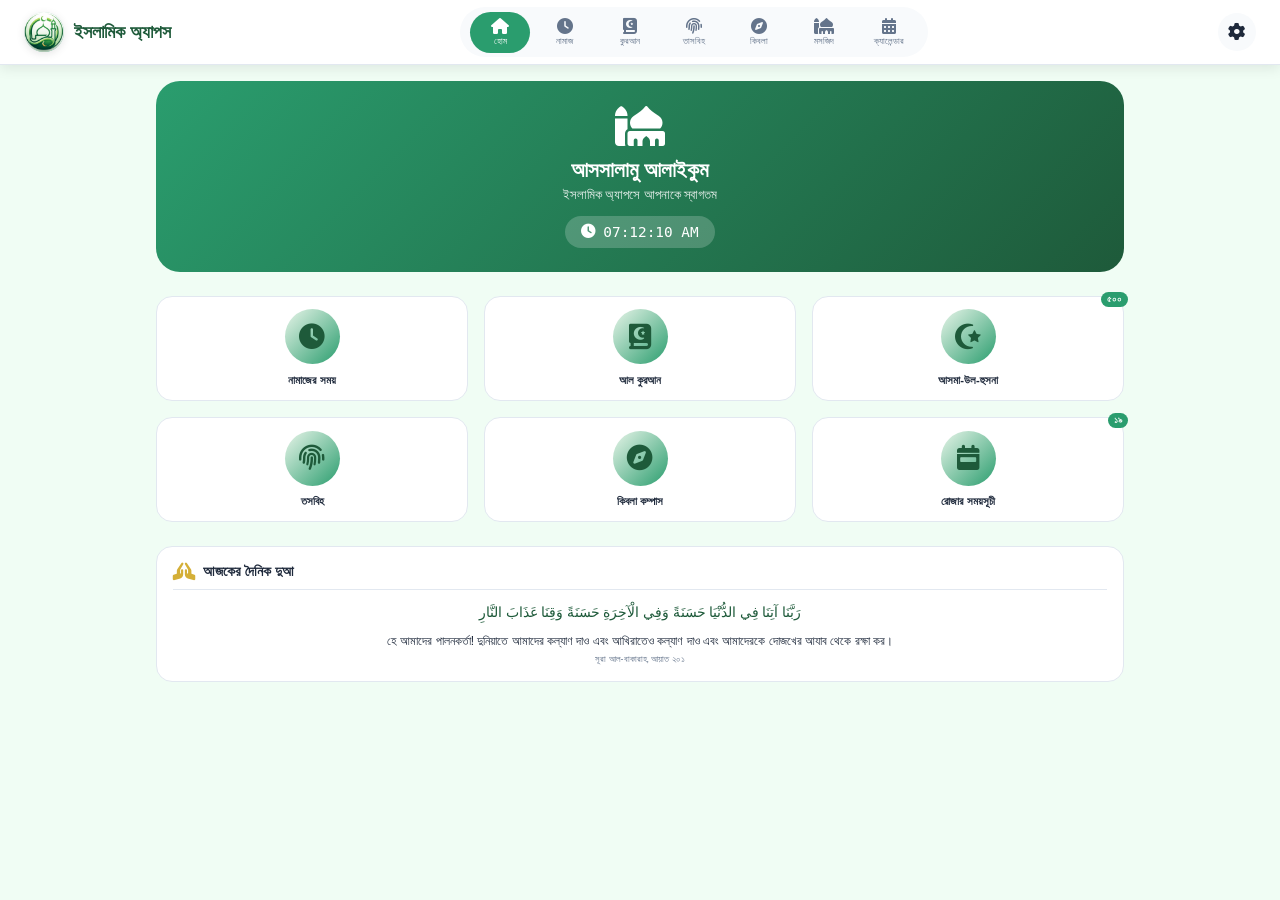
==== index.html @ 44549fac "Update index.html" ====
<!DOCTYPE html>
<html lang="bn">
<head>
    <meta charset="UTF-8">
    <meta name="viewport" content="width=device-width, initial-scale=1.0, user-scalable=yes, viewport-fit=cover">
    <title>ইসলামিক অ্যাপস | হোম</title>
    <link rel="stylesheet" href="css/style.css">
    <link rel="stylesheet" href="https://cdnjs.cloudflare.com/ajax/libs/font-awesome/6.5.1/css/all.min.css">
</head>
<body>
    <div class="app-container">
        <!-- ডেস্কটপ নেভিগেশন বার -->
        <nav class="top-navbar">
            <div class="nav-brand">
                <div class="custom-logo">
                    <img src="image/Logo.png" alt="Logo" class="logo-img" onerror="this.onerror=null; this.parentElement.innerHTML='<i class=\'fas fa-mosque\'></i>'">
                </div>
                <h1>ইসলামিক অ্যাপস</h1>
            </div>
            <div class="nav-links">
                <a href="index.html" class="nav-link active"><i class="fas fa-home"></i><span>হোম</span></a>
                <a href="namaz.html" class="nav-link"><i class="fas fa-clock"></i><span>নামাজ</span></a>
                <a href="quran.html" class="nav-link"><i class="fas fa-quran"></i><span>কুরআন</span></a>
                <a href="tasbih.html" class="nav-link"><i class="fas fa-fingerprint"></i><span>তাসবিহ</span></a>
                <a href="qibla.html" class="nav-link"><i class="fas fa-compass"></i><span>কিবলা</span></a>
                <a href="mosques.html" class="nav-link"><i class="fas fa-mosque"></i><span>মসজিদ</span></a>
                <a href="calendar.html" class="nav-link"><i class="fas fa-calendar-alt"></i><span>ক্যালেন্ডার</span></a>
            </div>
            <div class="nav-actions">
                <button class="icon-btn" id="settingsNavBtn"><i class="fas fa-cog"></i></button>
            </div>
        </nav>

        <!-- মোবাইল হেডার -->
        <div class="mobile-header">
            <div class="mobile-brand">
                <div class="custom-logo small">
                    <img src="image/Logo.png" alt="Logo" class="logo-img" onerror="this.onerror=null; this.parentElement.innerHTML='<i class=\'fas fa-mosque\'></i>'">
                </div>
                <div class="mobile-brand-text">
                    <h2>ইসলামিক অ্যাপস</h2>
                    <p>আল-কুরআন ও সুন্নাহ</p>
                </div>
            </div>
            <button class="mobile-settings-btn" id="mobileSettingsBtn">
                <i class="fas fa-cog"></i>
            </button>
        </div>

        <!-- সেটিংস প্যানেল -->
        <div class="settings-panel" id="settingsPanel">
            <div class="settings-header">
                <h3><i class="fas fa-sliders-h"></i> সেটিংস</h3>
                <button class="close-settings" id="closeSettingsBtn">&times;</button>
            </div>
            <div class="settings-body">
                <div class="setting-item">
                    <label><i class="fas fa-palette"></i> থিম নির্বাচন করুন</label>
                    <div class="theme-controls">
                        <button class="theme-btn active" data-theme="light">☀️ লাইট</button>
                        <button class="theme-btn" data-theme="dark">🌙 ডার্ক</button>
                    </div>
                </div>
            </div>
        </div>

        <!-- মূল কন্টেন্ট -->
        <main class="main-content">
            <!-- ওয়েলকাম কার্ড -->
            <div class="welcome-card">
                <div class="welcome-icon">
                    <i class="fas fa-mosque"></i>
                </div>
                <h1>আসসালামু আলাইকুম</h1>
                <p>ইসলামিক অ্যাপসে আপনাকে স্বাগতম</p>
                <div class="time-card">
                    <i class="fas fa-clock"></i>
                    <span id="liveClock">--:--:-- --</span>
                </div>
            </div>

            <!-- আইকন গ্রিড - প্রথম সারি -->
            <div class="icon-grid">
                <a href="namaz.html" class="icon-card">
                    <div class="icon-circle">
                        <i class="fas fa-clock"></i>
                    </div>
                    <span class="icon-label">নামাজের সময়</span>
                </a>
                <a href="quran.html" class="icon-card">
                    <div class="icon-circle">
                        <i class="fas fa-quran"></i>
                    </div>
                    <span class="icon-label">আল কুরআন</span>
                </a>
                <a href="#" class="icon-card" id="asmaBtn">
                    <div class="icon-circle">
                        <i class="fas fa-star-and-crescent"></i>
                    </div>
                    <span class="icon-label">আসমা-উল-হুসনা</span>
                    <span class="icon-badge">৫০০</span>
                </a>
            </div>

            <!-- আইকন গ্রিড - দ্বিতীয় সারি -->
            <div class="icon-grid second-row">
                <a href="tasbih.html" class="icon-card">
                    <div class="icon-circle">
                        <i class="fas fa-fingerprint"></i>
                    </div>
                    <span class="icon-label">তসবিহ</span>
                </a>
                <a href="qibla.html" class="icon-card">
                    <div class="icon-circle">
                        <i class="fas fa-compass"></i>
                    </div>
                    <span class="icon-label">কিবলা কম্পাস</span>
                </a>
                <a href="#" class="icon-card" id="rozaBtn">
                    <div class="icon-circle">
                        <i class="fas fa-calendar-week"></i>
                    </div>
                    <span class="icon-label">রোজার সময়সূচী</span>
                    <span class="icon-badge">১৯</span>
                </a>
            </div>

            <!-- দৈনিক দুআ কার্ড -->
            <div class="dua-card">
                <div class="dua-header">
                    <i class="fas fa-hands-praying"></i>
                    <h3>আজকের দৈনিক দুআ</h3>
                </div>
                <div class="dua-arabic">رَبَّنَا آتِنَا فِي الدُّنْيَا حَسَنَةً وَفِي الْآخِرَةِ حَسَنَةً وَقِنَا عَذَابَ النَّارِ</div>
                <div class="dua-bangla">হে আমাদের পালনকর্তা! দুনিয়াতে আমাদের কল্যাণ দাও এবং আখিরাতেও কল্যাণ দাও এবং আমাদেরকে দোজখের আযাব থেকে রক্ষা কর।</div>
                <div class="dua-reference">সূরা আল-বাকারাহ, আয়াত ২০১</div>
            </div>
        </main>

        <!-- মোবাইল নেভিগেশন বার -->
        <nav class="bottom-navbar">
            <a href="tasbih.html" class="nav-item">
                <i class="fas fa-fingerprint"></i>
                <span>তাসবিহ</span>
            </a>
            <a href="quran.html" class="nav-item">
                <i class="fas fa-quran"></i>
                <span>কুরআন</span>
            </a>
            <a href="index.html" class="nav-item active">
                <i class="fas fa-home"></i>
                <span>হোম</span>
            </a>
            <a href="namaz.html" class="nav-item">
                <i class="fas fa-clock"></i>
                <span>নামাজ</span>
            </a>
            <div class="nav-item more-menu" id="moreMenuBtn">
                <i class="fas fa-ellipsis-h"></i>
                <span>আরও</span>
            </div>
        </nav>

        <!-- মোর মেনু প্যানেল -->
        <div class="more-menu-panel" id="moreMenuPanel">
            <div class="more-menu-header">
                <h3><i class="fas fa-list"></i> অন্যান্য সেবা</h3>
                <button class="close-more-menu" id="closeMoreMenuBtn">&times;</button>
            </div>
            <div class="more-menu-items">
                <a href="qibla.html" class="more-menu-item">
                    <i class="fas fa-compass"></i>
                    <span>কিবলা দিক নির্দেশক</span>
                    <i class="fas fa-chevron-right"></i>
                </a>
                <a href="mosques.html" class="more-menu-item">
                    <i class="fas fa-mosque"></i>
                    <span>নিকটস্থ মসজিদ</span>
                    <i class="fas fa-chevron-right"></i>
                </a>
                <a href="calendar.html" class="more-menu-item">
                    <i class="fas fa-calendar-alt"></i>
                    <span>ইসলামিক ক্যালেন্ডার</span>
                    <i class="fas fa-chevron-right"></i>
                </a>
            </div>
        </div>
    </div>

    <script src="js/main.js"></script>
    <script>
        function updateClock() {
            let now = new Date();
            let clockSpan = document.getElementById("liveClock");
            if (clockSpan) {
                let hours = now.getHours();
                let minutes = now.getMinutes();
                let seconds = now.getSeconds();
                let ampm = hours >= 12 ? 'PM' : 'AM';
                hours = hours % 12 || 12;
                clockSpan.innerHTML = `${hours.toString().padStart(2,'0')}:${minutes.toString().padStart(2,'0')}:${seconds.toString().padStart(2,'0')} ${ampm}`;
            }
        }
        updateClock();
        setInterval(updateClock, 1000);
        
        document.getElementById('asmaBtn')?.addEventListener('click', (e) => {
            e.preventDefault();
            alert('আসমা-উল-হুসনা ফিচার শীঘ্রই আসছে। ৯৯ টি নাম সহকারে।');
        });
        document.getElementById('rozaBtn')?.addEventListener('click', (e) => {
            e.preventDefault();
            alert('রমজান ২০২৬ এর রোজার সময়সূচী শীঘ্রই প্রকাশিত হবে।');
        });
    </script>
</body>
</html>
---- css/style.css ----
/* ========== বাংলা ফন্ট - Kalpurush ========== */
@font-face {
    font-family: 'Kalpurush';
    src: url('https://raw.githubusercontent.com/me-shaon/bangla-fonts/main/Kalpurush/Kalpurush.ttf') format('truetype');
    font-weight: normal;
    font-display: swap;
}
@font-face {
    font-family: 'Kalpurush';
    src: url('https://raw.githubusercontent.com/me-shaon/bangla-fonts/main/Kalpurush/Kalpurush-Bold.ttf') format('truetype');
    font-weight: bold;
    font-display: swap;
}

/* ========== আরবি ফন্ট ========== */
@font-face {
    font-family: 'Uthman Taha Naskh';
    src: url('https://raw.githubusercontent.com/mustafa0x/qpc-fonts/f93bf5f3/various-woff2/UthmanTN1%20Ver10.woff2') format('woff2');
    font-weight: normal;
    font-display: swap;
}

/* ========== CSS ভেরিয়েবল ========== */
:root {
    --primary: #2a9d6e;
    --primary-dark: #1e5a3a;
    --primary-light: #e8f5e9;
    --white: #ffffff;
    --gray-light: #f8fafc;
    --gray: #e2e8f0;
    --text-dark: #1e293b;
    --text-gray: #64748b;
    --text-light: #94a3b8;
    --gold: #d4af37;
    --shadow: 0 4px 12px rgba(0,0,0,0.08);
    --shadow-lg: 0 10px 25px -5px rgba(0,0,0,0.1);
    --radius: 24px;
    --radius-sm: 16px;
    --bg: #f0fdf4;
    --card-bg: #ffffff;
    --border: #e2e8f0;
}

body.dark-mode {
    --primary: #22c55e;
    --primary-dark: #16a34a;
    --primary-light: #166534;
    --white: #1e293b;
    --gray-light: #0f172a;
    --gray: #334155;
    --text-dark: #f1f5f9;
    --text-gray: #94a3b8;
    --text-light: #64748b;
    --bg: #0f172a;
    --card-bg: #1e293b;
    --border: #334155;
}

* {
    margin: 0;
    padding: 0;
    box-sizing: border-box;
}

body {
    font-family: 'Kalpurush', -apple-system, BlinkMacSystemFont, sans-serif;
    background: var(--bg);
    color: var(--text-dark);
    transition: all 0.3s ease;
}

.app-container {
    min-height: 100vh;
    display: flex;
    flex-direction: column;
}

/* ========== লোগো ইমেজ - ছোট করা হয়েছে ========== */
.custom-logo {
    width: 40px;
    height: 40px;
    display: flex;
    align-items: center;
    justify-content: center;
    background: linear-gradient(135deg, var(--primary-light), var(--primary));
    border-radius: 50%;
    box-shadow: 0 2px 8px rgba(0,0,0,0.1);
    overflow: hidden;
    flex-shrink: 0;
}

.custom-logo.small {
    width: 35px;
    height: 35px;
}

.logo-img {
    width: 100%;
    height: 100%;
    object-fit: cover;
    object-position: center;
}

/* লোগো ইমেজ না থাকলে ফallback */
.custom-logo:has(img[src=""]) {
    background: linear-gradient(135deg, var(--primary-light), var(--primary));
}
.custom-logo i {
    font-size: 1.3rem;
    color: var(--primary-dark);
}

/* ========== ডেস্কটপ নেভিগেশন ========== */
.top-navbar {
    background: var(--card-bg);
    padding: 0 1.5rem;
    display: flex;
    align-items: center;
    justify-content: space-between;
    gap: 1rem;
    box-shadow: var(--shadow);
    border-bottom: 1px solid var(--border);
    position: sticky;
    top: 0;
    z-index: 100;
    height: 65px;
}

.nav-brand {
    display: flex;
    align-items: center;
    gap: 10px;
}

.nav-brand h1 {
    font-size: 1.1rem;
    color: var(--primary-dark);
}

.nav-links {
    display: flex;
    gap: 0.3rem;
    background: var(--gray-light);
    padding: 0.3rem 0.6rem;
    border-radius: 50px;
}

.nav-link {
    display: flex;
    flex-direction: column;
    align-items: center;
    justify-content: center;
    gap: 2px;
    padding: 6px 12px;
    border-radius: 40px;
    color: var(--text-gray);
    font-size: 0.7rem;
    text-decoration: none;
    min-width: 60px;
}

.nav-link i { font-size: 1rem; }
.nav-link span { font-size: 0.55rem; }
.nav-link.active { background: var(--primary); color: white; }

.nav-actions { display: flex; gap: 0.5rem; }
.icon-btn {
    width: 38px; height: 38px;
    border-radius: 50%;
    background: var(--gray-light);
    border: none;
    color: var(--text-dark);
    font-size: 1.1rem;
    cursor: pointer;
}
.icon-btn:hover { background: var(--primary); color: white; }

/* ========== মোবাইল হেডার ========== */
.mobile-header {
    display: none;
    background: var(--card-bg);
    padding: 0.8rem 1rem;
    border-bottom: 1px solid var(--border);
    align-items: center;
    justify-content: space-between;
    position: sticky;
    top: 0;
    z-index: 100;
}

.mobile-brand {
    display: flex;
    align-items: center;
    gap: 10px;
}

.mobile-brand-text h2 {
    font-size: 0.95rem;
    color: var(--primary-dark);
    margin-bottom: 2px;
}
.mobile-brand-text p {
    font-size: 0.55rem;
    color: var(--text-gray);
}

.mobile-settings-btn {
    width: 38px; height: 38px;
    border-radius: 50%;
    background: var(--gray-light);
    border: none;
    color: var(--text-dark);
    font-size: 1.1rem;
    cursor: pointer;
    display: flex;
    align-items: center;
    justify-content: center;
}

/* ========== সেটিংস প্যানেল ========== */
.settings-panel {
    position: fixed;
    top: 70px;
    right: -320px;
    width: 280px;
    background: var(--card-bg);
    border-radius: var(--radius);
    z-index: 200;
    transition: right 0.3s ease;
    border: 1px solid var(--border);
    box-shadow: var(--shadow-lg);
}
.settings-panel.open { right: 15px; }

.settings-header {
    display: flex;
    justify-content: space-between;
    align-items: center;
    padding: 0.8rem 1rem;
    border-bottom: 1px solid var(--border);
}
.settings-header h3 { color: var(--primary); font-size: 1rem; }
.close-settings {
    background: none;
    border: none;
    font-size: 1.3rem;
    cursor: pointer;
    color: var(--text-gray);
}

.settings-body { padding: 1rem; }
.setting-item { margin-bottom: 1.2rem; }
.setting-item label {
    display: block;
    margin-bottom: 0.5rem;
    font-size: 0.85rem;
    color: var(--text-gray);
}
.theme-controls { display: flex; gap: 0.5rem; }
.theme-btn {
    flex: 1;
    padding: 0.5rem;
    border: 1px solid var(--border);
    background: var(--gray-light);
    border-radius: 30px;
    cursor: pointer;
    font-family: 'Kalpurush', sans-serif;
    font-size: 0.8rem;
}
.theme-btn.active { background: var(--primary); color: white; }

/* ========== মোর মেনু প্যানেল ========== */
.more-menu-panel {
    position: fixed;
    bottom: -400px;
    left: 0;
    right: 0;
    background: var(--card-bg);
    border-radius: var(--radius) var(--radius) 0 0;
    z-index: 250;
    transition: bottom 0.3s ease;
    box-shadow: var(--shadow-lg);
    border-top: 1px solid var(--border);
}
.more-menu-panel.open { bottom: 70px; }

.more-menu-header {
    display: flex;
    justify-content: space-between;
    align-items: center;
    padding: 1rem;
    border-bottom: 1px solid var(--border);
}
.more-menu-header h3 { color: var(--primary); font-size: 1rem; }
.close-more-menu {
    background: none;
    border: none;
    font-size: 1.3rem;
    cursor: pointer;
    color: var(--text-gray);
}

.more-menu-items { padding: 0.5rem; }
.more-menu-item {
    display: flex;
    align-items: center;
    gap: 1rem;
    padding: 1rem;
    text-decoration: none;
    color: var(--text-dark);
    border-bottom: 1px solid var(--border);
}
.more-menu-item i:first-child {
    width: 40px;
    height: 40px;
    background: var(--primary-light);
    border-radius: 50%;
    display: flex;
    align-items: center;
    justify-content: center;
    color: var(--primary);
    font-size: 1.1rem;
}
.more-menu-item span { flex: 1; font-size: 0.9rem; }
.more-menu-item i:last-child { color: var(--text-light); font-size: 0.8rem; }

/* ========== মূল কন্টেন্ট ========== */
.main-content {
    flex: 1;
    padding: 1rem;
    max-width: 1000px;
    margin: 0 auto;
    width: 100%;
}

/* ওয়েলকাম কার্ড */
.welcome-card {
    background: linear-gradient(135deg, var(--primary), var(--primary-dark));
    border-radius: var(--radius);
    padding: 1.5rem;
    text-align: center;
    color: white;
    margin-bottom: 1.5rem;
}
.welcome-icon { font-size: 2.5rem; margin-bottom: 0.5rem; }
.welcome-card h1 { font-size: 1.3rem; margin-bottom: 0.3rem; }
.welcome-card p { font-size: 0.8rem; opacity: 0.9; margin-bottom: 0.8rem; }
.time-card {
    background: rgba(255,255,255,0.2);
    display: inline-flex;
    align-items: center;
    gap: 8px;
    padding: 0.5rem 1rem;
    border-radius: 50px;
    font-size: 0.9rem;
    font-family: monospace;
}

/* ========== আইকন গ্রিড (ছবির মতো) ========== */
.icon-grid {
    display: flex;
    justify-content: space-between;
    gap: 1rem;
    margin-bottom: 1rem;
}

.icon-grid.second-row {
    margin-bottom: 1.5rem;
}

.icon-card {
    flex: 1;
    background: var(--card-bg);
    border-radius: var(--radius-sm);
    padding: 0.8rem 0.3rem;
    text-align: center;
    text-decoration: none;
    border: 1px solid var(--border);
    transition: all 0.2s;
    cursor: pointer;
    position: relative;
}

.icon-card:hover {
    transform: translateY(-3px);
    box-shadow: var(--shadow);
}

.icon-circle {
    width: 55px;
    height: 55px;
    background: linear-gradient(135deg, var(--primary-light), var(--primary));
    border-radius: 50%;
    display: flex;
    align-items: center;
    justify-content: center;
    margin: 0 auto 0.6rem;
}

.icon-circle i {
    font-size: 1.6rem;
    color: var(--primary-dark);
}

.icon-label {
    font-size: 0.7rem;
    font-weight: bold;
    color: var(--text-dark);
    display: block;
}

.icon-badge {
    position: absolute;
    top: -5px;
    right: -5px;
    background: var(--primary);
    color: white;
    font-size: 0.55rem;
    padding: 2px 6px;
    border-radius: 20px;
    font-weight: bold;
}

/* দুআ কার্ড */
.dua-card {
    background: var(--card-bg);
    border-radius: var(--radius-sm);
    padding: 1rem;
    border: 1px solid var(--border);
}
.dua-header {
    display: flex;
    align-items: center;
    gap: 8px;
    margin-bottom: 0.8rem;
    padding-bottom: 0.5rem;
    border-bottom: 1px solid var(--border);
}
.dua-header i { font-size: 1.1rem; color: var(--gold); }
.dua-header h3 { font-size: 0.85rem; color: var(--text-dark); }
.dua-arabic {
    font-family: 'Uthman Taha Naskh', serif;
    font-size: 0.9rem;
    line-height: 1.5;
    text-align: center;
    margin-bottom: 0.6rem;
    color: var(--primary-dark);
}
.dua-bangla { font-size: 0.75rem; text-align: center; margin-bottom: 0.4rem; }
.dua-reference { font-size: 0.55rem; text-align: center; color: var(--text-gray); }

/* মোবাইল নেভিগেশন বার */
.bottom-navbar {
    display: none;
    position: fixed;
    bottom: 0;
    left: 0;
    right: 0;
    background: var(--card-bg);
    justify-content: space-around;
    align-items: center;
    padding: 0.5rem 0.5rem;
    border-top: 1px solid var(--border);
    z-index: 100;
}
.nav-item {
    display: flex;
    flex-direction: column;
    align-items: center;
    justify-content: center;
    gap: 2px;
    padding: 0.3rem 0.4rem;
    border-radius: 40px;
    color: var(--text-gray);
    font-size: 0.65rem;
    text-decoration: none;
    min-width: 50px;
    background: none;
    border: none;
    cursor: pointer;
}
.nav-item i { font-size: 1.1rem; }
.nav-item span { font-size: 0.5rem; }
.nav-item.active { background: var(--primary); color: white; }

/* টোস্ট */
.toast {
    position: fixed;
    bottom: 80px;
    left: 50%;
    transform: translateX(-50%);
    background: var(--primary);
    color: white;
    padding: 8px 16px;
    border-radius: 30px;
    z-index: 1000;
    font-size: 0.75rem;
    animation: fadeInUp 0.3s ease;
}
@keyframes fadeInUp {
    from { opacity: 0; transform: translateX(-50%) translateY(20px); }
    to { opacity: 1; transform: translateX(-50%) translateY(0); }
}

/* ========== রেসপন্সিভ ========== */
@media (min-width: 769px) {
    .mobile-header, .bottom-navbar, .more-menu-panel { display: none !important; }
    .top-navbar { display: flex; }
    .main-content { padding-bottom: 1.5rem; }
    .toast { bottom: 20px; }
}

@media (max-width: 768px) {
    .top-navbar { display: none !important; }
    .mobile-header { display: flex; }
    .bottom-navbar { display: flex; }
    .main-content { padding: 0.8rem; padding-bottom: 70px; }
    .icon-circle { width: 48px; height: 48px; }
    .icon-circle i { font-size: 1.3rem; }
    .icon-label { font-size: 0.6rem; }
    .settings-panel { top: auto; bottom: 70px; right: -280px; }
    .settings-panel.open { right: 10px; }
    .toast { bottom: 70px; }
}

@media (max-width: 480px) {
    .bottom-navbar { padding: 0.4rem 0.3rem; }
    .nav-item { min-width: 45px; }
    .nav-item i { font-size: 1rem; }
    .nav-item span { font-size: 0.45rem; }
    .icon-grid { gap: 0.6rem; }
    .icon-circle { width: 42px; height: 42px; }
    .icon-circle i { font-size: 1.1rem; }
    .icon-label { font-size: 0.55rem; }
    .icon-badge { font-size: 0.5rem; padding: 1px 4px; top: -4px; right: -4px; }
}
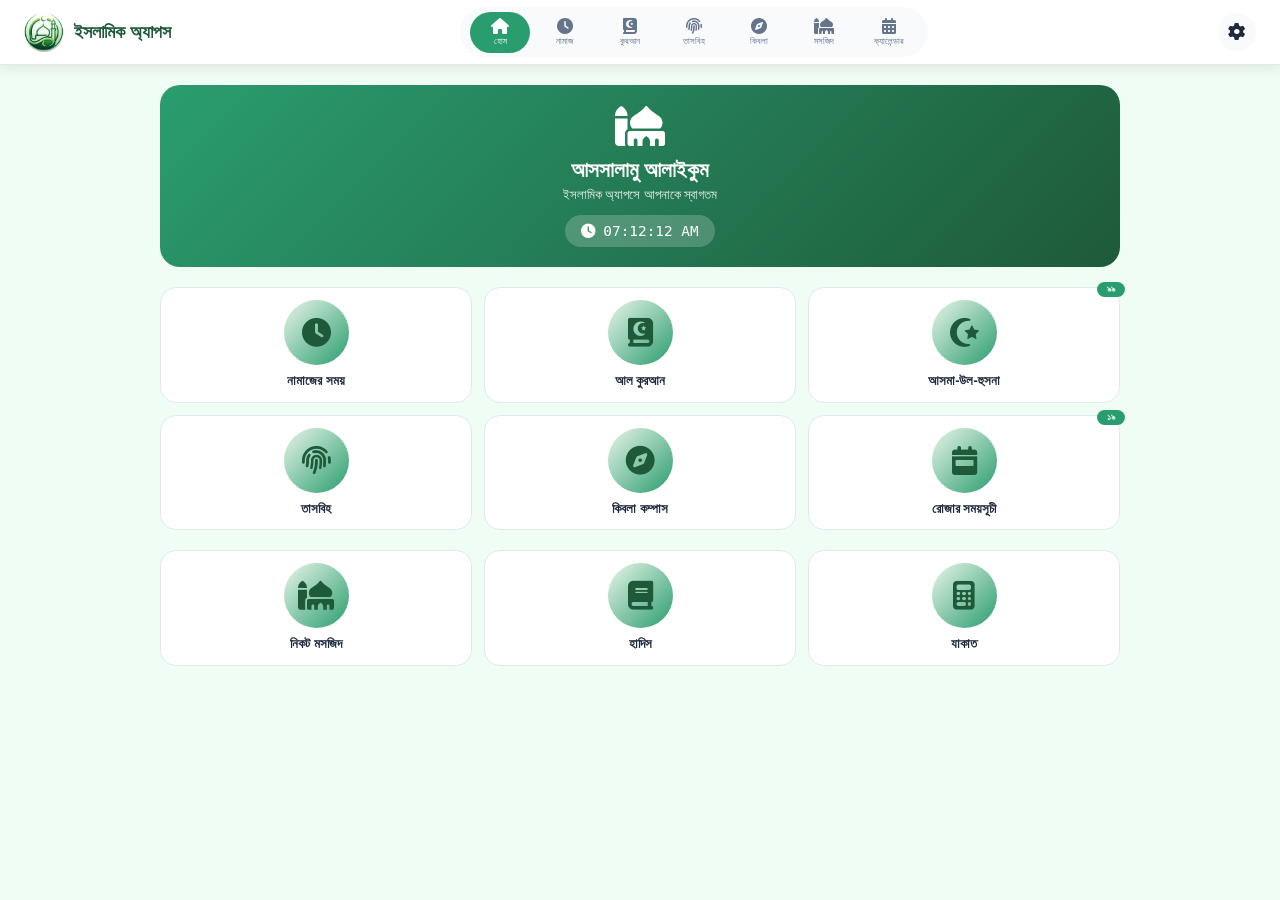
==== commit 9df3f211: "Update index.html" ====
--- a/index.html
+++ b/index.html
@@ -79,45 +79,45 @@
                 </div>
             </div>
 
-            <!-- আইকন গ্রিড - প্রথম সারি -->
+            <!-- আইকন গ্রিড - প্রথম সারি (৩টি) -->
             <div class="icon-grid">
                 <a href="namaz.html" class="icon-card">
-                    <div class="icon-circle">
+                    <div class="icon-circle green-bg">
                         <i class="fas fa-clock"></i>
                     </div>
                     <span class="icon-label">নামাজের সময়</span>
                 </a>
                 <a href="quran.html" class="icon-card">
-                    <div class="icon-circle">
+                    <div class="icon-circle green-bg">
                         <i class="fas fa-quran"></i>
                     </div>
                     <span class="icon-label">আল কুরআন</span>
                 </a>
                 <a href="#" class="icon-card" id="asmaBtn">
-                    <div class="icon-circle">
+                    <div class="icon-circle green-bg">
                         <i class="fas fa-star-and-crescent"></i>
                     </div>
                     <span class="icon-label">আসমা-উল-হুসনা</span>
-                    <span class="icon-badge">৫০০</span>
-                </a>
-            </div>
-
-            <!-- আইকন গ্রিড - দ্বিতীয় সারি -->
+                    <span class="icon-badge">৯৯</span>
+                </a>
+            </div>
+
+            <!-- আইকন গ্রিড - দ্বিতীয় সারি (৩টি) -->
             <div class="icon-grid second-row">
                 <a href="tasbih.html" class="icon-card">
-                    <div class="icon-circle">
+                    <div class="icon-circle green-bg">
                         <i class="fas fa-fingerprint"></i>
                     </div>
-                    <span class="icon-label">তসবিহ</span>
+                    <span class="icon-label">তাসবিহ</span>
                 </a>
                 <a href="qibla.html" class="icon-card">
-                    <div class="icon-circle">
+                    <div class="icon-circle green-bg">
                         <i class="fas fa-compass"></i>
                     </div>
                     <span class="icon-label">কিবলা কম্পাস</span>
                 </a>
                 <a href="#" class="icon-card" id="rozaBtn">
-                    <div class="icon-circle">
+                    <div class="icon-circle green-bg">
                         <i class="fas fa-calendar-week"></i>
                     </div>
                     <span class="icon-label">রোজার সময়সূচী</span>
@@ -125,15 +125,26 @@
                 </a>
             </div>
 
-            <!-- দৈনিক দুআ কার্ড -->
-            <div class="dua-card">
-                <div class="dua-header">
-                    <i class="fas fa-hands-praying"></i>
-                    <h3>আজকের দৈনিক দুআ</h3>
-                </div>
-                <div class="dua-arabic">رَبَّنَا آتِنَا فِي الدُّنْيَا حَسَنَةً وَفِي الْآخِرَةِ حَسَنَةً وَقِنَا عَذَابَ النَّارِ</div>
-                <div class="dua-bangla">হে আমাদের পালনকর্তা! দুনিয়াতে আমাদের কল্যাণ দাও এবং আখিরাতেও কল্যাণ দাও এবং আমাদেরকে দোজখের আযাব থেকে রক্ষা কর।</div>
-                <div class="dua-reference">সূরা আল-বাকারাহ, আয়াত ২০১</div>
+            <!-- আইকন গ্রিড - তৃতীয় সারি (মসজিদ, হাদিস, যাকাত) -->
+            <div class="icon-grid third-row">
+                <a href="mosques.html" class="icon-card">
+                    <div class="icon-circle green-bg">
+                        <i class="fas fa-mosque"></i>
+                    </div>
+                    <span class="icon-label">নিকট মসজিদ</span>
+                </a>
+                <a href="#" class="icon-card" id="hadithBtn">
+                    <div class="icon-circle green-bg">
+                        <i class="fas fa-book"></i>
+                    </div>
+                    <span class="icon-label">হাদিস</span>
+                </a>
+                <a href="#" class="icon-card" id="zakatBtn">
+                    <div class="icon-circle green-bg">
+                        <i class="fas fa-calculator"></i>
+                    </div>
+                    <span class="icon-label">যাকাত</span>
+                </a>
             </div>
         </main>
 
@@ -204,6 +215,7 @@
         updateClock();
         setInterval(updateClock, 1000);
         
+        // বাটন ক্লিক ইভেন্ট
         document.getElementById('asmaBtn')?.addEventListener('click', (e) => {
             e.preventDefault();
             alert('আসমা-উল-হুসনা ফিচার শীঘ্রই আসছে। ৯৯ টি নাম সহকারে।');
@@ -211,6 +223,14 @@
         document.getElementById('rozaBtn')?.addEventListener('click', (e) => {
             e.preventDefault();
             alert('রমজান ২০২৬ এর রোজার সময়সূচী শীঘ্রই প্রকাশিত হবে।');
+        });
+        document.getElementById('hadithBtn')?.addEventListener('click', (e) => {
+            e.preventDefault();
+            alert('হাদিস ফিচার শীঘ্রই আসছে। বুখারী, মুসলিম সহ বিভিন্ন কিতাবের হাদিস।');
+        });
+        document.getElementById('zakatBtn')?.addEventListener('click', (e) => {
+            e.preventDefault();
+            alert('যাকাত ক্যালকুলেটর ফিচার শীঘ্রই আসছে।');
         });
     </script>
 </body>
--- a/css/style.css
+++ b/css/style.css
@@ -60,6 +60,7 @@
     margin: 0;
     padding: 0;
     box-sizing: border-box;
+    -webkit-tap-highlight-color: transparent;
 }
 
 body {
@@ -75,7 +76,7 @@
     flex-direction: column;
 }
 
-/* ========== লোগো ইমেজ - ছোট করা হয়েছে ========== */
+/* ========== লোগো স্টাইল ========== */
 .custom-logo {
     width: 40px;
     height: 40px;
@@ -84,7 +85,6 @@
     justify-content: center;
     background: linear-gradient(135deg, var(--primary-light), var(--primary));
     border-radius: 50%;
-    box-shadow: 0 2px 8px rgba(0,0,0,0.1);
     overflow: hidden;
     flex-shrink: 0;
 }
@@ -101,10 +101,6 @@
     object-position: center;
 }
 
-/* লোগো ইমেজ না থাকলে ফallback */
-.custom-logo:has(img[src=""]) {
-    background: linear-gradient(135deg, var(--primary-light), var(--primary));
-}
 .custom-logo i {
     font-size: 1.3rem;
     color: var(--primary-dark);
@@ -157,6 +153,7 @@
     font-size: 0.7rem;
     text-decoration: none;
     min-width: 60px;
+    transition: all 0.2s;
 }
 
 .nav-link i { font-size: 1rem; }
@@ -172,6 +169,7 @@
     color: var(--text-dark);
     font-size: 1.1rem;
     cursor: pointer;
+    transition: all 0.2s;
 }
 .icon-btn:hover { background: var(--primary); color: white; }
 
@@ -179,7 +177,7 @@
 .mobile-header {
     display: none;
     background: var(--card-bg);
-    padding: 0.8rem 1rem;
+    padding: 10px 15px;
     border-bottom: 1px solid var(--border);
     align-items: center;
     justify-content: space-between;
@@ -195,12 +193,12 @@
 }
 
 .mobile-brand-text h2 {
-    font-size: 0.95rem;
+    font-size: 1rem;
     color: var(--primary-dark);
     margin-bottom: 2px;
 }
 .mobile-brand-text p {
-    font-size: 0.55rem;
+    font-size: 0.6rem;
     color: var(--text-gray);
 }
 
@@ -266,6 +264,7 @@
     cursor: pointer;
     font-family: 'Kalpurush', sans-serif;
     font-size: 0.8rem;
+    transition: all 0.2s;
 }
 .theme-btn.active { background: var(--primary); color: white; }
 
@@ -276,13 +275,13 @@
     left: 0;
     right: 0;
     background: var(--card-bg);
-    border-radius: var(--radius) var(--radius) 0 0;
+    border-radius: 20px 20px 0 0;
     z-index: 250;
     transition: bottom 0.3s ease;
     box-shadow: var(--shadow-lg);
     border-top: 1px solid var(--border);
 }
-.more-menu-panel.open { bottom: 70px; }
+.more-menu-panel.open { bottom: 65px; }
 
 .more-menu-header {
     display: flex;
@@ -309,7 +308,9 @@
     text-decoration: none;
     color: var(--text-dark);
     border-bottom: 1px solid var(--border);
-}
+    transition: all 0.2s;
+}
+.more-menu-item:active { background: var(--gray-light); }
 .more-menu-item i:first-child {
     width: 40px;
     height: 40px;
@@ -327,8 +328,8 @@
 /* ========== মূল কন্টেন্ট ========== */
 .main-content {
     flex: 1;
-    padding: 1rem;
-    max-width: 1000px;
+    padding: 15px;
+    max-width: 500px;
     margin: 0 auto;
     width: 100%;
 }
@@ -336,43 +337,43 @@
 /* ওয়েলকাম কার্ড */
 .welcome-card {
     background: linear-gradient(135deg, var(--primary), var(--primary-dark));
-    border-radius: var(--radius);
-    padding: 1.5rem;
+    border-radius: 20px;
+    padding: 20px 15px;
     text-align: center;
     color: white;
-    margin-bottom: 1.5rem;
-}
-.welcome-icon { font-size: 2.5rem; margin-bottom: 0.5rem; }
-.welcome-card h1 { font-size: 1.3rem; margin-bottom: 0.3rem; }
-.welcome-card p { font-size: 0.8rem; opacity: 0.9; margin-bottom: 0.8rem; }
+    margin-bottom: 20px;
+}
+.welcome-icon { font-size: 2.5rem; margin-bottom: 8px; }
+.welcome-card h1 { font-size: 1.3rem; margin-bottom: 5px; }
+.welcome-card p { font-size: 0.8rem; opacity: 0.9; margin-bottom: 12px; }
 .time-card {
     background: rgba(255,255,255,0.2);
     display: inline-flex;
     align-items: center;
     gap: 8px;
-    padding: 0.5rem 1rem;
+    padding: 8px 16px;
     border-radius: 50px;
     font-size: 0.9rem;
     font-family: monospace;
 }
 
-/* ========== আইকন গ্রিড (ছবির মতো) ========== */
+/* ========== আইকন গ্রিড ========== */
 .icon-grid {
     display: flex;
     justify-content: space-between;
-    gap: 1rem;
-    margin-bottom: 1rem;
+    gap: 12px;
+    margin-bottom: 12px;
 }
 
 .icon-grid.second-row {
-    margin-bottom: 1.5rem;
+    margin-bottom: 20px;
 }
 
 .icon-card {
     flex: 1;
     background: var(--card-bg);
-    border-radius: var(--radius-sm);
-    padding: 0.8rem 0.3rem;
+    border-radius: 16px;
+    padding: 12px 5px;
     text-align: center;
     text-decoration: none;
     border: 1px solid var(--border);
@@ -381,9 +382,9 @@
     position: relative;
 }
 
-.icon-card:hover {
-    transform: translateY(-3px);
-    box-shadow: var(--shadow);
+.icon-card:active {
+    transform: scale(0.96);
+    background: var(--gray-light);
 }
 
 .icon-circle {
@@ -394,7 +395,7 @@
     display: flex;
     align-items: center;
     justify-content: center;
-    margin: 0 auto 0.6rem;
+    margin: 0 auto 8px;
 }
 
 .icon-circle i {
@@ -407,47 +408,50 @@
     font-weight: bold;
     color: var(--text-dark);
     display: block;
+    line-height: 1.3;
 }
 
 .icon-badge {
     position: absolute;
-    top: -5px;
-    right: -5px;
+    top: -6px;
+    right: -6px;
     background: var(--primary);
     color: white;
     font-size: 0.55rem;
     padding: 2px 6px;
     border-radius: 20px;
     font-weight: bold;
+    min-width: 28px;
 }
 
 /* দুআ কার্ড */
 .dua-card {
     background: var(--card-bg);
-    border-radius: var(--radius-sm);
-    padding: 1rem;
+    border-radius: 16px;
+    padding: 15px;
     border: 1px solid var(--border);
+    margin-top: 5px;
 }
 .dua-header {
     display: flex;
     align-items: center;
     gap: 8px;
-    margin-bottom: 0.8rem;
-    padding-bottom: 0.5rem;
+    margin-bottom: 12px;
+    padding-bottom: 8px;
     border-bottom: 1px solid var(--border);
 }
-.dua-header i { font-size: 1.1rem; color: var(--gold); }
-.dua-header h3 { font-size: 0.85rem; color: var(--text-dark); }
+.dua-header i { font-size: 1.2rem; color: var(--gold); }
+.dua-header h3 { font-size: 0.9rem; color: var(--text-dark); }
 .dua-arabic {
     font-family: 'Uthman Taha Naskh', serif;
-    font-size: 0.9rem;
+    font-size: 1rem;
     line-height: 1.5;
     text-align: center;
-    margin-bottom: 0.6rem;
+    margin-bottom: 10px;
     color: var(--primary-dark);
 }
-.dua-bangla { font-size: 0.75rem; text-align: center; margin-bottom: 0.4rem; }
-.dua-reference { font-size: 0.55rem; text-align: center; color: var(--text-gray); }
+.dua-bangla { font-size: 0.8rem; text-align: center; margin-bottom: 8px; line-height: 1.4; }
+.dua-reference { font-size: 0.6rem; text-align: center; color: var(--text-gray); }
 
 /* মোবাইল নেভিগেশন বার */
 .bottom-navbar {
@@ -459,7 +463,7 @@
     background: var(--card-bg);
     justify-content: space-around;
     align-items: center;
-    padding: 0.5rem 0.5rem;
+    padding: 8px 10px;
     border-top: 1px solid var(--border);
     z-index: 100;
 }
@@ -468,19 +472,21 @@
     flex-direction: column;
     align-items: center;
     justify-content: center;
-    gap: 2px;
-    padding: 0.3rem 0.4rem;
+    gap: 3px;
+    padding: 6px 8px;
     border-radius: 40px;
     color: var(--text-gray);
-    font-size: 0.65rem;
+    font-size: 0.7rem;
     text-decoration: none;
-    min-width: 50px;
+    min-width: 55px;
     background: none;
     border: none;
     cursor: pointer;
-}
-.nav-item i { font-size: 1.1rem; }
-.nav-item span { font-size: 0.5rem; }
+    transition: all 0.2s;
+}
+.nav-item:active { transform: scale(0.95); }
+.nav-item i { font-size: 1.2rem; }
+.nav-item span { font-size: 0.55rem; }
 .nav-item.active { background: var(--primary); color: white; }
 
 /* টোস্ট */
@@ -491,10 +497,11 @@
     transform: translateX(-50%);
     background: var(--primary);
     color: white;
-    padding: 8px 16px;
+    padding: 10px 20px;
     border-radius: 30px;
     z-index: 1000;
-    font-size: 0.75rem;
+    font-size: 0.8rem;
+    white-space: nowrap;
     animation: fadeInUp 0.3s ease;
 }
 @keyframes fadeInUp {
@@ -502,35 +509,53 @@
     to { opacity: 1; transform: translateX(-50%) translateY(0); }
 }
 
-/* ========== রেসপন্সিভ ========== */
+/* ========== ডেস্কটপ ভিউ ========== */
 @media (min-width: 769px) {
     .mobile-header, .bottom-navbar, .more-menu-panel { display: none !important; }
     .top-navbar { display: flex; }
-    .main-content { padding-bottom: 1.5rem; }
+    .main-content { max-width: 1000px; padding: 20px; }
+    .icon-circle { width: 65px; height: 65px; }
+    .icon-circle i { font-size: 1.8rem; }
+    .icon-label { font-size: 0.8rem; }
     .toast { bottom: 20px; }
 }
 
+/* ========== মোবাইল ভিউ ========== */
 @media (max-width: 768px) {
     .top-navbar { display: none !important; }
     .mobile-header { display: flex; }
     .bottom-navbar { display: flex; }
-    .main-content { padding: 0.8rem; padding-bottom: 70px; }
+    .main-content { padding: 12px; padding-bottom: 70px; max-width: 100%; }
+    .settings-panel { top: auto; bottom: 70px; right: -280px; }
+    .settings-panel.open { right: 10px; }
+    .toast { bottom: 75px; white-space: normal; text-align: center; max-width: 80%; }
+}
+
+/* ========== ছোট মোবাইল (480px এর নিচে) ========== */
+@media (max-width: 480px) {
+    .bottom-navbar { padding: 6px 5px; }
+    .nav-item { min-width: 48px; padding: 4px 6px; }
+    .nav-item i { font-size: 1rem; }
+    .nav-item span { font-size: 0.5rem; }
+    
+    .icon-grid { gap: 8px; }
     .icon-circle { width: 48px; height: 48px; }
     .icon-circle i { font-size: 1.3rem; }
     .icon-label { font-size: 0.6rem; }
-    .settings-panel { top: auto; bottom: 70px; right: -280px; }
-    .settings-panel.open { right: 10px; }
-    .toast { bottom: 70px; }
-}
-
-@media (max-width: 480px) {
-    .bottom-navbar { padding: 0.4rem 0.3rem; }
-    .nav-item { min-width: 45px; }
-    .nav-item i { font-size: 1rem; }
-    .nav-item span { font-size: 0.45rem; }
-    .icon-grid { gap: 0.6rem; }
+    .icon-badge { font-size: 0.5rem; padding: 1px 5px; min-width: 24px; top: -5px; right: -5px; }
+    
+    .welcome-card { padding: 15px; }
+    .welcome-icon { font-size: 2rem; }
+    .welcome-card h1 { font-size: 1.1rem; }
+    
+    .dua-arabic { font-size: 0.85rem; }
+    .dua-bangla { font-size: 0.7rem; }
+}
+
+/* ========== খুব ছোট মোবাইল (380px এর নিচে) ========== */
+@media (max-width: 380px) {
     .icon-circle { width: 42px; height: 42px; }
     .icon-circle i { font-size: 1.1rem; }
     .icon-label { font-size: 0.55rem; }
-    .icon-badge { font-size: 0.5rem; padding: 1px 4px; top: -4px; right: -4px; }
-}
+    .nav-item { min-width: 44px; }
+}
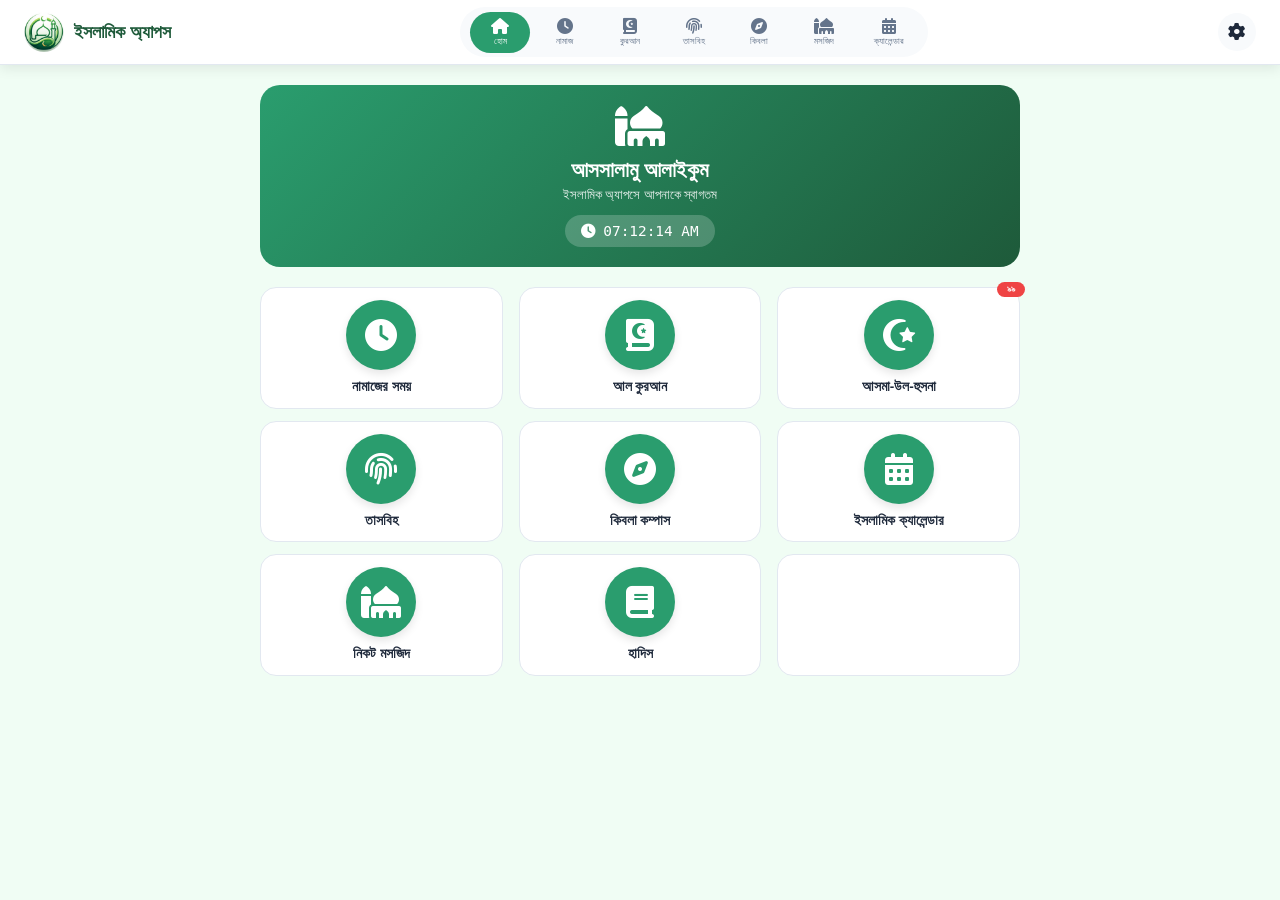
==== commit 7fa6046b: "Update index.html" ====
--- a/index.html
+++ b/index.html
@@ -116,16 +116,15 @@
                     </div>
                     <span class="icon-label">কিবলা কম্পাস</span>
                 </a>
-                <a href="#" class="icon-card" id="rozaBtn">
-                    <div class="icon-circle green-bg">
-                        <i class="fas fa-calendar-week"></i>
-                    </div>
-                    <span class="icon-label">রোজার সময়সূচী</span>
-                    <span class="icon-badge">১৯</span>
-                </a>
-            </div>
-
-            <!-- আইকন গ্রিড - তৃতীয় সারি (মসজিদ, হাদিস, যাকাত) -->
+                <a href="calendar.html" class="icon-card">
+                    <div class="icon-circle green-bg">
+                        <i class="fas fa-calendar-alt"></i>
+                    </div>
+                    <span class="icon-label">ইসলামিক ক্যালেন্ডার</span>
+                </a>
+            </div>
+
+            <!-- আইকন গ্রিড - তৃতীয় সারি (মসজিদ + হাদিস) -->
             <div class="icon-grid third-row">
                 <a href="mosques.html" class="icon-card">
                     <div class="icon-circle green-bg">
@@ -139,12 +138,9 @@
                     </div>
                     <span class="icon-label">হাদিস</span>
                 </a>
-                <a href="#" class="icon-card" id="zakatBtn">
-                    <div class="icon-circle green-bg">
-                        <i class="fas fa-calculator"></i>
-                    </div>
-                    <span class="icon-label">যাকাত</span>
-                </a>
+                <div class="icon-card empty-space">
+                    <!-- খালি জায়গা - শুধু স্পেসিং এর জন্য -->
+                </div>
             </div>
         </main>
 
@@ -220,18 +216,10 @@
             e.preventDefault();
             alert('আসমা-উল-হুসনা ফিচার শীঘ্রই আসছে। ৯৯ টি নাম সহকারে।');
         });
-        document.getElementById('rozaBtn')?.addEventListener('click', (e) => {
-            e.preventDefault();
-            alert('রমজান ২০২৬ এর রোজার সময়সূচী শীঘ্রই প্রকাশিত হবে।');
-        });
         document.getElementById('hadithBtn')?.addEventListener('click', (e) => {
             e.preventDefault();
             alert('হাদিস ফিচার শীঘ্রই আসছে। বুখারী, মুসলিম সহ বিভিন্ন কিতাবের হাদিস।');
         });
-        document.getElementById('zakatBtn')?.addEventListener('click', (e) => {
-            e.preventDefault();
-            alert('যাকাত ক্যালকুলেটর ফিচার শীঘ্রই আসছে।');
-        });
     </script>
 </body>
 </html>
--- a/css/style.css
+++ b/css/style.css
@@ -357,7 +357,7 @@
     font-family: monospace;
 }
 
-/* ========== আইকন গ্রিড ========== */
+/* ========== আইকন গ্রিড - সবুজ ব্যাকগ্রাউন্ডে সাদা আইকন ========== */
 .icon-grid {
     display: flex;
     justify-content: space-between;
@@ -366,7 +366,11 @@
 }
 
 .icon-grid.second-row {
-    margin-bottom: 20px;
+    margin-bottom: 12px;
+}
+
+.icon-grid.third-row {
+    margin-bottom: 0;
 }
 
 .icon-card {
@@ -387,20 +391,22 @@
     background: var(--gray-light);
 }
 
-.icon-circle {
+/* সবুজ ব্যাকগ্রাউন্ড এবং সাদা আইকন */
+.icon-circle.green-bg {
     width: 55px;
     height: 55px;
-    background: linear-gradient(135deg, var(--primary-light), var(--primary));
+    background: var(--primary);
     border-radius: 50%;
     display: flex;
     align-items: center;
     justify-content: center;
     margin: 0 auto 8px;
-}
-
-.icon-circle i {
+    box-shadow: 0 4px 8px rgba(0,0,0,0.1);
+}
+
+.icon-circle.green-bg i {
     font-size: 1.6rem;
-    color: var(--primary-dark);
+    color: white;
 }
 
 .icon-label {
@@ -415,7 +421,7 @@
     position: absolute;
     top: -6px;
     right: -6px;
-    background: var(--primary);
+    background: #ef4444;
     color: white;
     font-size: 0.55rem;
     padding: 2px 6px;
@@ -423,35 +429,6 @@
     font-weight: bold;
     min-width: 28px;
 }
-
-/* দুআ কার্ড */
-.dua-card {
-    background: var(--card-bg);
-    border-radius: 16px;
-    padding: 15px;
-    border: 1px solid var(--border);
-    margin-top: 5px;
-}
-.dua-header {
-    display: flex;
-    align-items: center;
-    gap: 8px;
-    margin-bottom: 12px;
-    padding-bottom: 8px;
-    border-bottom: 1px solid var(--border);
-}
-.dua-header i { font-size: 1.2rem; color: var(--gold); }
-.dua-header h3 { font-size: 0.9rem; color: var(--text-dark); }
-.dua-arabic {
-    font-family: 'Uthman Taha Naskh', serif;
-    font-size: 1rem;
-    line-height: 1.5;
-    text-align: center;
-    margin-bottom: 10px;
-    color: var(--primary-dark);
-}
-.dua-bangla { font-size: 0.8rem; text-align: center; margin-bottom: 8px; line-height: 1.4; }
-.dua-reference { font-size: 0.6rem; text-align: center; color: var(--text-gray); }
 
 /* মোবাইল নেভিগেশন বার */
 .bottom-navbar {
@@ -513,11 +490,12 @@
 @media (min-width: 769px) {
     .mobile-header, .bottom-navbar, .more-menu-panel { display: none !important; }
     .top-navbar { display: flex; }
-    .main-content { max-width: 1000px; padding: 20px; }
-    .icon-circle { width: 65px; height: 65px; }
-    .icon-circle i { font-size: 1.8rem; }
-    .icon-label { font-size: 0.8rem; }
+    .main-content { max-width: 800px; padding: 20px; }
+    .icon-circle.green-bg { width: 70px; height: 70px; }
+    .icon-circle.green-bg i { font-size: 2rem; }
+    .icon-label { font-size: 0.85rem; }
     .toast { bottom: 20px; }
+    .icon-grid { gap: 16px; }
 }
 
 /* ========== মোবাইল ভিউ ========== */
@@ -539,23 +517,20 @@
     .nav-item span { font-size: 0.5rem; }
     
     .icon-grid { gap: 8px; }
-    .icon-circle { width: 48px; height: 48px; }
-    .icon-circle i { font-size: 1.3rem; }
+    .icon-circle.green-bg { width: 48px; height: 48px; }
+    .icon-circle.green-bg i { font-size: 1.3rem; }
     .icon-label { font-size: 0.6rem; }
     .icon-badge { font-size: 0.5rem; padding: 1px 5px; min-width: 24px; top: -5px; right: -5px; }
     
     .welcome-card { padding: 15px; }
     .welcome-icon { font-size: 2rem; }
     .welcome-card h1 { font-size: 1.1rem; }
-    
-    .dua-arabic { font-size: 0.85rem; }
-    .dua-bangla { font-size: 0.7rem; }
 }
 
 /* ========== খুব ছোট মোবাইল (380px এর নিচে) ========== */
 @media (max-width: 380px) {
-    .icon-circle { width: 42px; height: 42px; }
-    .icon-circle i { font-size: 1.1rem; }
+    .icon-circle.green-bg { width: 42px; height: 42px; }
+    .icon-circle.green-bg i { font-size: 1.1rem; }
     .icon-label { font-size: 0.55rem; }
     .nav-item { min-width: 44px; }
 }
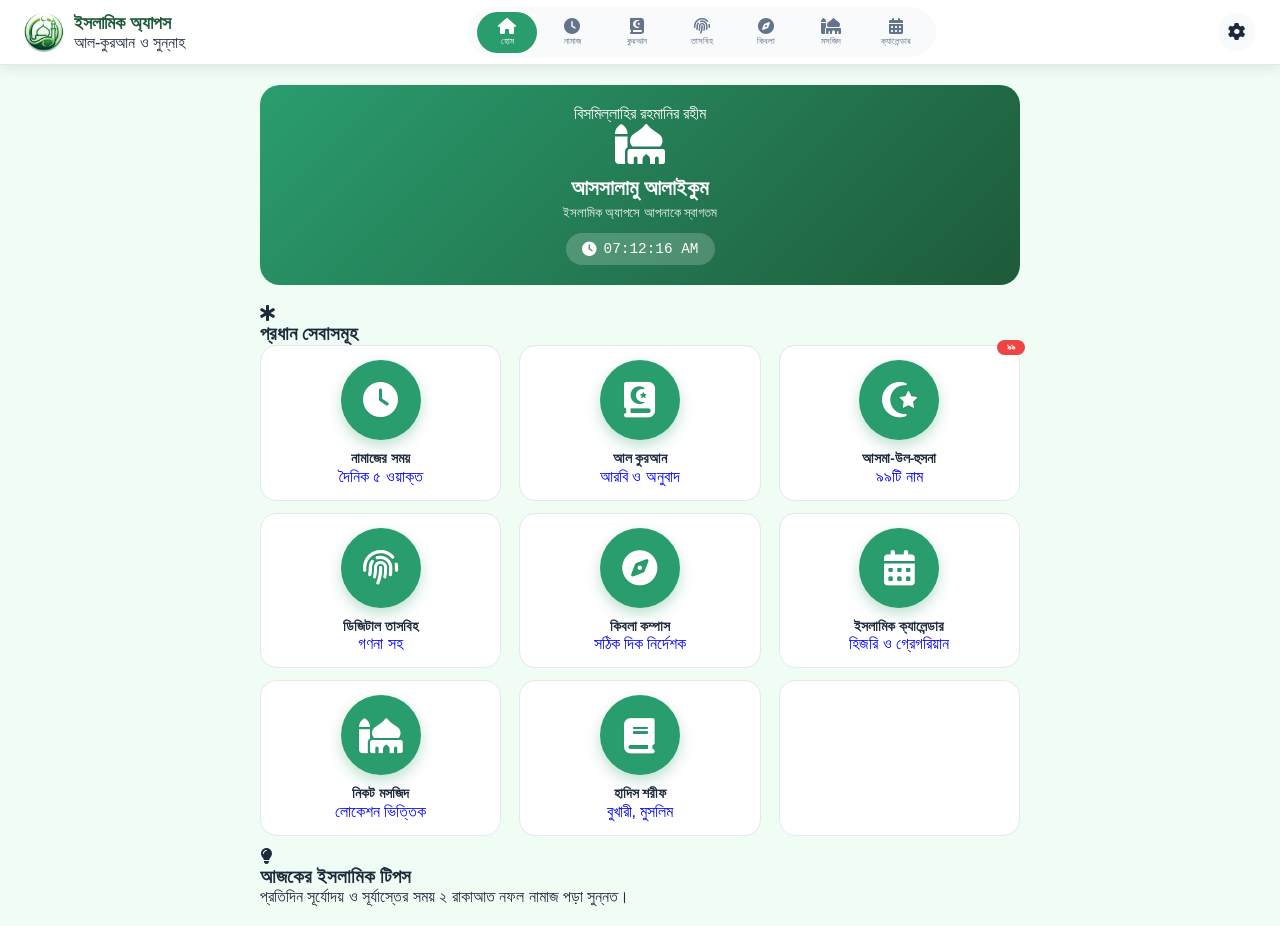
==== commit 0159c076: "Update index.html" ====
--- a/index.html
+++ b/index.html
@@ -3,7 +3,7 @@
 <head>
     <meta charset="UTF-8">
     <meta name="viewport" content="width=device-width, initial-scale=1.0, user-scalable=yes, viewport-fit=cover">
-    <title>ইসলামিক অ্যাপস | হোম</title>
+    <title>ইসলামিক অ্যাপস | পূর্ণাঙ্গ ইসলামিক টুলস</title>
     <link rel="stylesheet" href="css/style.css">
     <link rel="stylesheet" href="https://cdnjs.cloudflare.com/ajax/libs/font-awesome/6.5.1/css/all.min.css">
 </head>
@@ -15,7 +15,10 @@
                 <div class="custom-logo">
                     <img src="image/Logo.png" alt="Logo" class="logo-img" onerror="this.onerror=null; this.parentElement.innerHTML='<i class=\'fas fa-mosque\'></i>'">
                 </div>
-                <h1>ইসলামিক অ্যাপস</h1>
+                <div class="brand-text">
+                    <h1>ইসলামিক অ্যাপস</h1>
+                    <p>আল-কুরআন ও সুন্নাহ</p>
+                </div>
             </div>
             <div class="nav-links">
                 <a href="index.html" class="nav-link active"><i class="fas fa-home"></i><span>হোম</span></a>
@@ -68,6 +71,9 @@
         <main class="main-content">
             <!-- ওয়েলকাম কার্ড -->
             <div class="welcome-card">
+                <div class="welcome-badge">
+                    <span class="badge-text">বিসমিল্লাহির রহমানির রহীম</span>
+                </div>
                 <div class="welcome-icon">
                     <i class="fas fa-mosque"></i>
                 </div>
@@ -79,68 +85,95 @@
                 </div>
             </div>
 
-            <!-- আইকন গ্রিড - প্রথম সারি (৩টি) -->
-            <div class="icon-grid">
-                <a href="namaz.html" class="icon-card">
-                    <div class="icon-circle green-bg">
-                        <i class="fas fa-clock"></i>
+            <!-- প্রিমিয়াম আইকন গ্রিড - প্রথম সারি -->
+            <div class="premium-section">
+                <div class="section-title">
+                    <i class="fas fa-star-of-life"></i>
+                    <h3>প্রধান সেবাসমূহ</h3>
+                </div>
+                <div class="icon-grid">
+                    <a href="namaz.html" class="icon-card premium-card">
+                        <div class="icon-circle green-bg">
+                            <i class="fas fa-clock"></i>
+                        </div>
+                        <span class="icon-label">নামাজের সময়</span>
+                        <span class="icon-desc">দৈনিক ৫ ওয়াক্ত</span>
+                    </a>
+                    <a href="quran.html" class="icon-card premium-card">
+                        <div class="icon-circle green-bg">
+                            <i class="fas fa-quran"></i>
+                        </div>
+                        <span class="icon-label">আল কুরআন</span>
+                        <span class="icon-desc">আরবি ও অনুবাদ</span>
+                    </a>
+                    <a href="#" class="icon-card premium-card" id="asmaBtn">
+                        <div class="icon-circle green-bg">
+                            <i class="fas fa-star-and-crescent"></i>
+                        </div>
+                        <span class="icon-label">আসমা-উল-হুসনা</span>
+                        <span class="icon-desc">৯৯টি নাম</span>
+                        <span class="icon-badge">৯৯</span>
+                    </a>
+                </div>
+            </div>
+
+            <!-- প্রিমিয়াম আইকন গ্রিড - দ্বিতীয় সারি -->
+            <div class="premium-section">
+                <div class="icon-grid">
+                    <a href="tasbih.html" class="icon-card premium-card">
+                        <div class="icon-circle green-bg">
+                            <i class="fas fa-fingerprint"></i>
+                        </div>
+                        <span class="icon-label">ডিজিটাল তাসবিহ</span>
+                        <span class="icon-desc">গণনা সহ</span>
+                    </a>
+                    <a href="qibla.html" class="icon-card premium-card">
+                        <div class="icon-circle green-bg">
+                            <i class="fas fa-compass"></i>
+                        </div>
+                        <span class="icon-label">কিবলা কম্পাস</span>
+                        <span class="icon-desc">সঠিক দিক নির্দেশক</span>
+                    </a>
+                    <a href="calendar.html" class="icon-card premium-card">
+                        <div class="icon-circle green-bg">
+                            <i class="fas fa-calendar-alt"></i>
+                        </div>
+                        <span class="icon-label">ইসলামিক ক্যালেন্ডার</span>
+                        <span class="icon-desc">হিজরি ও গ্রেগরিয়ান</span>
+                    </a>
+                </div>
+            </div>
+
+            <!-- প্রিমিয়াম আইকন গ্রিড - তৃতীয় সারি -->
+            <div class="premium-section">
+                <div class="icon-grid">
+                    <a href="mosques.html" class="icon-card premium-card">
+                        <div class="icon-circle green-bg">
+                            <i class="fas fa-mosque"></i>
+                        </div>
+                        <span class="icon-label">নিকট মসজিদ</span>
+                        <span class="icon-desc">লোকেশন ভিত্তিক</span>
+                    </a>
+                    <a href="#" class="icon-card premium-card" id="hadithBtn">
+                        <div class="icon-circle green-bg">
+                            <i class="fas fa-book"></i>
+                        </div>
+                        <span class="icon-label">হাদিস শরীফ</span>
+                        <span class="icon-desc">বুখারী, মুসলিম</span>
+                    </a>
+                    <div class="icon-card placeholder-card">
+                        <!-- খালি জায়গা -->
                     </div>
-                    <span class="icon-label">নামাজের সময়</span>
-                </a>
-                <a href="quran.html" class="icon-card">
-                    <div class="icon-circle green-bg">
-                        <i class="fas fa-quran"></i>
-                    </div>
-                    <span class="icon-label">আল কুরআন</span>
-                </a>
-                <a href="#" class="icon-card" id="asmaBtn">
-                    <div class="icon-circle green-bg">
-                        <i class="fas fa-star-and-crescent"></i>
-                    </div>
-                    <span class="icon-label">আসমা-উল-হুসনা</span>
-                    <span class="icon-badge">৯৯</span>
-                </a>
-            </div>
-
-            <!-- আইকন গ্রিড - দ্বিতীয় সারি (৩টি) -->
-            <div class="icon-grid second-row">
-                <a href="tasbih.html" class="icon-card">
-                    <div class="icon-circle green-bg">
-                        <i class="fas fa-fingerprint"></i>
-                    </div>
-                    <span class="icon-label">তাসবিহ</span>
-                </a>
-                <a href="qibla.html" class="icon-card">
-                    <div class="icon-circle green-bg">
-                        <i class="fas fa-compass"></i>
-                    </div>
-                    <span class="icon-label">কিবলা কম্পাস</span>
-                </a>
-                <a href="calendar.html" class="icon-card">
-                    <div class="icon-circle green-bg">
-                        <i class="fas fa-calendar-alt"></i>
-                    </div>
-                    <span class="icon-label">ইসলামিক ক্যালেন্ডার</span>
-                </a>
-            </div>
-
-            <!-- আইকন গ্রিড - তৃতীয় সারি (মসজিদ + হাদিস) -->
-            <div class="icon-grid third-row">
-                <a href="mosques.html" class="icon-card">
-                    <div class="icon-circle green-bg">
-                        <i class="fas fa-mosque"></i>
-                    </div>
-                    <span class="icon-label">নিকট মসজিদ</span>
-                </a>
-                <a href="#" class="icon-card" id="hadithBtn">
-                    <div class="icon-circle green-bg">
-                        <i class="fas fa-book"></i>
-                    </div>
-                    <span class="icon-label">হাদিস</span>
-                </a>
-                <div class="icon-card empty-space">
-                    <!-- খালি জায়গা - শুধু স্পেসিং এর জন্য -->
-                </div>
+                </div>
+            </div>
+
+            <!-- দৈনিক টিপস কার্ড -->
+            <div class="tips-card">
+                <div class="tips-header">
+                    <i class="fas fa-lightbulb"></i>
+                    <h3>আজকের ইসলামিক টিপস</h3>
+                </div>
+                <p class="tips-text">প্রতিদিন সূর্যোদয় ও সূর্যাস্তের সময় ২ রাকাআত নফল নামাজ পড়া সুন্নত।</p>
             </div>
         </main>
 
@@ -168,28 +201,41 @@
             </div>
         </nav>
 
-        <!-- মোর মেনু প্যানেল -->
+        <!-- মোর মেনু প্যানেল - আপডেটেড -->
         <div class="more-menu-panel" id="moreMenuPanel">
             <div class="more-menu-header">
-                <h3><i class="fas fa-list"></i> অন্যান্য সেবা</h3>
+                <h3><i class="fas fa-th-large"></i> অন্যান্য সেবা</h3>
                 <button class="close-more-menu" id="closeMoreMenuBtn">&times;</button>
             </div>
             <div class="more-menu-items">
                 <a href="qibla.html" class="more-menu-item">
-                    <i class="fas fa-compass"></i>
+                            <div class="menu-icon"><i class="fas fa-compass"></i></div>
                     <span>কিবলা দিক নির্দেশক</span>
                     <i class="fas fa-chevron-right"></i>
                 </a>
                 <a href="mosques.html" class="more-menu-item">
-                    <i class="fas fa-mosque"></i>
+                            <div class="menu-icon"><i class="fas fa-mosque"></i></div>
                     <span>নিকটস্থ মসজিদ</span>
                     <i class="fas fa-chevron-right"></i>
                 </a>
                 <a href="calendar.html" class="more-menu-item">
-                    <i class="fas fa-calendar-alt"></i>
+                            <div class="menu-icon"><i class="fas fa-calendar-alt"></i></div>
                     <span>ইসলামিক ক্যালেন্ডার</span>
                     <i class="fas fa-chevron-right"></i>
                 </a>
+                <a href="#" class="more-menu-item" id="asmaMenuBtn">
+                            <div class="menu-icon"><i class="fas fa-star-and-crescent"></i></div>
+                    <span>আসমা-উল-হুসনা (৯৯ নাম)</span>
+                    <i class="fas fa-chevron-right"></i>
+                </a>
+                <a href="#" class="more-menu-item" id="hadithMenuBtn">
+                            <div class="menu-icon"><i class="fas fa-book"></i></div>
+                    <span>হাদিস শরীফ</span>
+                    <i class="fas fa-chevron-right"></i>
+                </a>
+            </div>
+            <div class="more-menu-footer">
+                <p><i class="fas fa-heart"></i> ইসলামিক অ্যাপস - আপনার ধর্মীয় সঙ্গী</p>
             </div>
         </div>
     </div>
@@ -212,14 +258,17 @@
         setInterval(updateClock, 1000);
         
         // বাটন ক্লিক ইভেন্ট
-        document.getElementById('asmaBtn')?.addEventListener('click', (e) => {
-            e.preventDefault();
-            alert('আসমা-উল-হুসনা ফিচার শীঘ্রই আসছে। ৯৯ টি নাম সহকারে।');
-        });
-        document.getElementById('hadithBtn')?.addEventListener('click', (e) => {
-            e.preventDefault();
-            alert('হাদিস ফিচার শীঘ্রই আসছে। বুখারী, মুসলিম সহ বিভিন্ন কিতাবের হাদিস।');
-        });
+        const asmaBtn = document.getElementById('asmaBtn');
+        const hadithBtn = document.getElementById('hadithBtn');
+        const asmaMenuBtn = document.getElementById('asmaMenuBtn');
+        const hadithMenuBtn = document.getElementById('hadithMenuBtn');
+        
+        const showAlert = (msg) => { alert(msg); };
+        
+        if (asmaBtn) asmaBtn.addEventListener('click', (e) => { e.preventDefault(); showAlert('আসমা-উল-হুসনা ফিচার শীঘ্রই আসছে। ৯৯ টি নাম সহকারে।'); });
+        if (hadithBtn) hadithBtn.addEventListener('click', (e) => { e.preventDefault(); showAlert('হাদিস ফিচার শীঘ্রই আসছে। বুখারী, মুসলিম সহ বিভিন্ন কিতাবের হাদিস।'); });
+        if (asmaMenuBtn) asmaMenuBtn.addEventListener('click', (e) => { e.preventDefault(); showAlert('আসমা-উল-হুসনা ফিচার শীঘ্রই আসছে। ৯৯ টি নাম সহকারে।'); });
+        if (hadithMenuBtn) hadithMenuBtn.addEventListener('click', (e) => { e.preventDefault(); showAlert('হাদিস ফিচার শীঘ্রই আসছে। বুখারী, মুসলিম সহ বিভিন্ন কিতাবের হাদিস।'); });
     </script>
 </body>
 </html>
--- a/css/style.css
+++ b/css/style.css
@@ -357,7 +357,7 @@
     font-family: monospace;
 }
 
-/* ========== আইকন গ্রিড - সবুজ ব্যাকগ্রাউন্ডে সাদা আইকন ========== */
+/* ========== আইকন গ্রিড - স্পষ্ট সবুজ ব্যাকগ্রাউন্ডে সাদা আইকন ========== */
 .icon-grid {
     display: flex;
     justify-content: space-between;
@@ -377,7 +377,7 @@
     flex: 1;
     background: var(--card-bg);
     border-radius: 16px;
-    padding: 12px 5px;
+    padding: 14px 5px;
     text-align: center;
     text-decoration: none;
     border: 1px solid var(--border);
@@ -391,26 +391,39 @@
     background: var(--gray-light);
 }
 
-/* সবুজ ব্যাকগ্রাউন্ড এবং সাদা আইকন */
+.empty-space {
+    visibility: hidden;
+    pointer-events: none;
+    opacity: 0;
+}
+
+/* সবুজ ব্যাকগ্রাউন্ড এবং সাদা আইকন - আরও স্পষ্ট */
 .icon-circle.green-bg {
-    width: 55px;
-    height: 55px;
+    width: 65px;
+    height: 65px;
     background: var(--primary);
     border-radius: 50%;
     display: flex;
     align-items: center;
     justify-content: center;
-    margin: 0 auto 8px;
-    box-shadow: 0 4px 8px rgba(0,0,0,0.1);
+    margin: 0 auto 10px;
+    box-shadow: 0 6px 14px rgba(42, 157, 110, 0.3);
+    transition: all 0.2s;
+}
+
+.icon-card:hover .icon-circle.green-bg {
+    transform: scale(1.05);
+    box-shadow: 0 8px 18px rgba(42, 157, 110, 0.4);
 }
 
 .icon-circle.green-bg i {
-    font-size: 1.6rem;
+    font-size: 1.8rem;
     color: white;
+    text-shadow: 0 1px 2px rgba(0,0,0,0.1);
 }
 
 .icon-label {
-    font-size: 0.7rem;
+    font-size: 0.72rem;
     font-weight: bold;
     color: var(--text-dark);
     display: block;
@@ -491,11 +504,11 @@
     .mobile-header, .bottom-navbar, .more-menu-panel { display: none !important; }
     .top-navbar { display: flex; }
     .main-content { max-width: 800px; padding: 20px; }
-    .icon-circle.green-bg { width: 70px; height: 70px; }
-    .icon-circle.green-bg i { font-size: 2rem; }
+    .icon-circle.green-bg { width: 80px; height: 80px; }
+    .icon-circle.green-bg i { font-size: 2.2rem; }
     .icon-label { font-size: 0.85rem; }
     .toast { bottom: 20px; }
-    .icon-grid { gap: 16px; }
+    .icon-grid { gap: 18px; }
 }
 
 /* ========== মোবাইল ভিউ ========== */
@@ -507,6 +520,8 @@
     .settings-panel { top: auto; bottom: 70px; right: -280px; }
     .settings-panel.open { right: 10px; }
     .toast { bottom: 75px; white-space: normal; text-align: center; max-width: 80%; }
+    .icon-circle.green-bg { width: 55px; height: 55px; }
+    .icon-circle.green-bg i { font-size: 1.5rem; }
 }
 
 /* ========== ছোট মোবাইল (480px এর নিচে) ========== */
@@ -517,10 +532,11 @@
     .nav-item span { font-size: 0.5rem; }
     
     .icon-grid { gap: 8px; }
-    .icon-circle.green-bg { width: 48px; height: 48px; }
+    .icon-circle.green-bg { width: 50px; height: 50px; }
     .icon-circle.green-bg i { font-size: 1.3rem; }
     .icon-label { font-size: 0.6rem; }
     .icon-badge { font-size: 0.5rem; padding: 1px 5px; min-width: 24px; top: -5px; right: -5px; }
+    .icon-card { padding: 10px 3px; }
     
     .welcome-card { padding: 15px; }
     .welcome-icon { font-size: 2rem; }
@@ -529,7 +545,7 @@
 
 /* ========== খুব ছোট মোবাইল (380px এর নিচে) ========== */
 @media (max-width: 380px) {
-    .icon-circle.green-bg { width: 42px; height: 42px; }
+    .icon-circle.green-bg { width: 44px; height: 44px; }
     .icon-circle.green-bg i { font-size: 1.1rem; }
     .icon-label { font-size: 0.55rem; }
     .nav-item { min-width: 44px; }
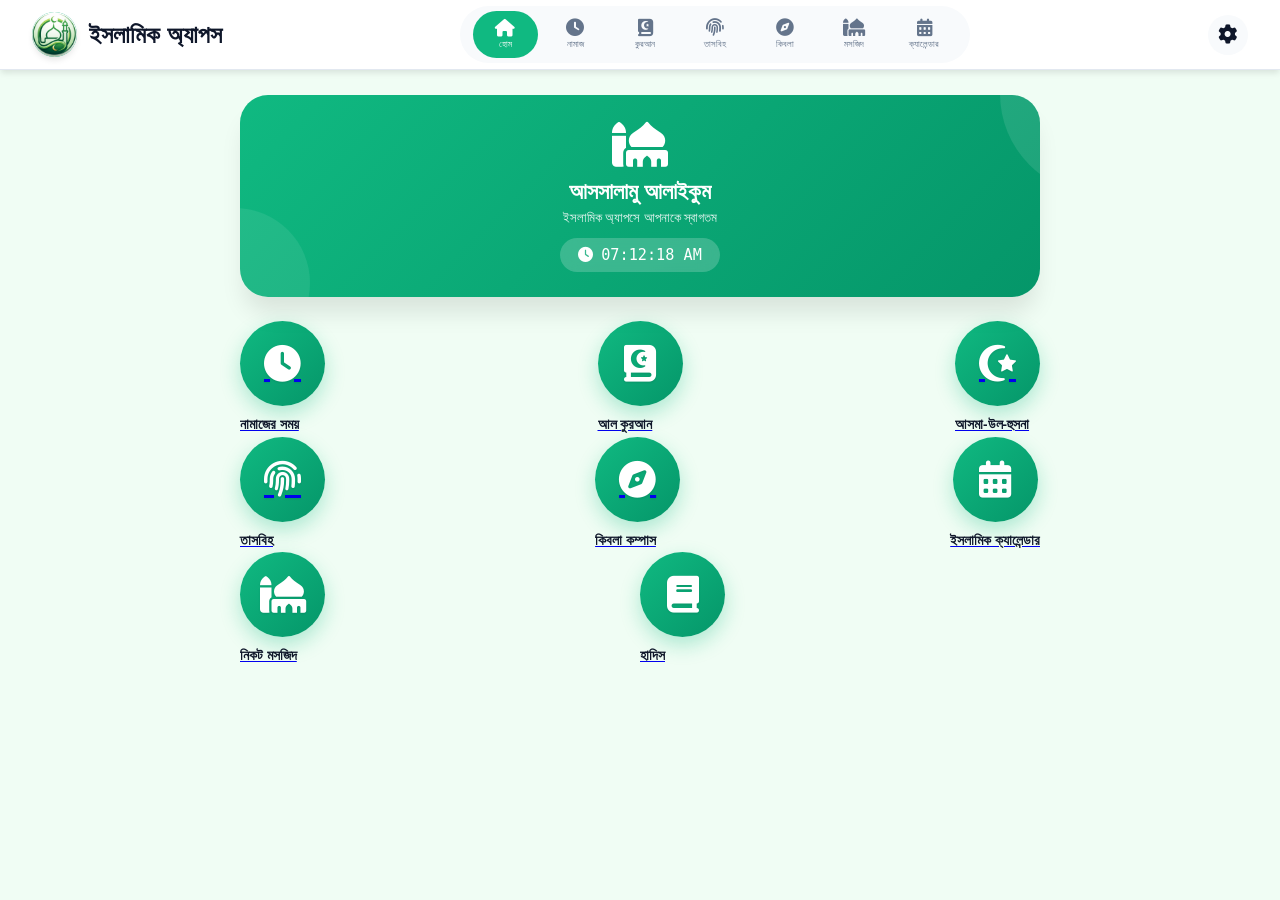
==== commit 5ac1c905: "Update index.html" ====
--- a/index.html
+++ b/index.html
@@ -3,7 +3,7 @@
 <head>
     <meta charset="UTF-8">
     <meta name="viewport" content="width=device-width, initial-scale=1.0, user-scalable=yes, viewport-fit=cover">
-    <title>ইসলামিক অ্যাপস | পূর্ণাঙ্গ ইসলামিক টুলস</title>
+    <title>ইসলামিক অ্যাপস | হোম</title>
     <link rel="stylesheet" href="css/style.css">
     <link rel="stylesheet" href="https://cdnjs.cloudflare.com/ajax/libs/font-awesome/6.5.1/css/all.min.css">
 </head>
@@ -15,10 +15,7 @@
                 <div class="custom-logo">
                     <img src="image/Logo.png" alt="Logo" class="logo-img" onerror="this.onerror=null; this.parentElement.innerHTML='<i class=\'fas fa-mosque\'></i>'">
                 </div>
-                <div class="brand-text">
-                    <h1>ইসলামিক অ্যাপস</h1>
-                    <p>আল-কুরআন ও সুন্নাহ</p>
-                </div>
+                <h1>ইসলামিক অ্যাপস</h1>
             </div>
             <div class="nav-links">
                 <a href="index.html" class="nav-link active"><i class="fas fa-home"></i><span>হোম</span></a>
@@ -71,9 +68,6 @@
         <main class="main-content">
             <!-- ওয়েলকাম কার্ড -->
             <div class="welcome-card">
-                <div class="welcome-badge">
-                    <span class="badge-text">বিসমিল্লাহির রহমানির রহীম</span>
-                </div>
                 <div class="welcome-icon">
                     <i class="fas fa-mosque"></i>
                 </div>
@@ -85,95 +79,65 @@
                 </div>
             </div>
 
-            <!-- প্রিমিয়াম আইকন গ্রিড - প্রথম সারি -->
-            <div class="premium-section">
-                <div class="section-title">
-                    <i class="fas fa-star-of-life"></i>
-                    <h3>প্রধান সেবাসমূহ</h3>
-                </div>
-                <div class="icon-grid">
-                    <a href="namaz.html" class="icon-card premium-card">
-                        <div class="icon-circle green-bg">
-                            <i class="fas fa-clock"></i>
-                        </div>
-                        <span class="icon-label">নামাজের সময়</span>
-                        <span class="icon-desc">দৈনিক ৫ ওয়াক্ত</span>
-                    </a>
-                    <a href="quran.html" class="icon-card premium-card">
-                        <div class="icon-circle green-bg">
-                            <i class="fas fa-quran"></i>
-                        </div>
-                        <span class="icon-label">আল কুরআন</span>
-                        <span class="icon-desc">আরবি ও অনুবাদ</span>
-                    </a>
-                    <a href="#" class="icon-card premium-card" id="asmaBtn">
-                        <div class="icon-circle green-bg">
-                            <i class="fas fa-star-and-crescent"></i>
-                        </div>
-                        <span class="icon-label">আসমা-উল-হুসনা</span>
-                        <span class="icon-desc">৯৯টি নাম</span>
-                        <span class="icon-badge">৯৯</span>
-                    </a>
-                </div>
-            </div>
-
-            <!-- প্রিমিয়াম আইকন গ্রিড - দ্বিতীয় সারি -->
-            <div class="premium-section">
-                <div class="icon-grid">
-                    <a href="tasbih.html" class="icon-card premium-card">
-                        <div class="icon-circle green-bg">
-                            <i class="fas fa-fingerprint"></i>
-                        </div>
-                        <span class="icon-label">ডিজিটাল তাসবিহ</span>
-                        <span class="icon-desc">গণনা সহ</span>
-                    </a>
-                    <a href="qibla.html" class="icon-card premium-card">
-                        <div class="icon-circle green-bg">
-                            <i class="fas fa-compass"></i>
-                        </div>
-                        <span class="icon-label">কিবলা কম্পাস</span>
-                        <span class="icon-desc">সঠিক দিক নির্দেশক</span>
-                    </a>
-                    <a href="calendar.html" class="icon-card premium-card">
-                        <div class="icon-circle green-bg">
-                            <i class="fas fa-calendar-alt"></i>
-                        </div>
-                        <span class="icon-label">ইসলামিক ক্যালেন্ডার</span>
-                        <span class="icon-desc">হিজরি ও গ্রেগরিয়ান</span>
-                    </a>
-                </div>
-            </div>
-
-            <!-- প্রিমিয়াম আইকন গ্রিড - তৃতীয় সারি -->
-            <div class="premium-section">
-                <div class="icon-grid">
-                    <a href="mosques.html" class="icon-card premium-card">
-                        <div class="icon-circle green-bg">
-                            <i class="fas fa-mosque"></i>
-                        </div>
-                        <span class="icon-label">নিকট মসজিদ</span>
-                        <span class="icon-desc">লোকেশন ভিত্তিক</span>
-                    </a>
-                    <a href="#" class="icon-card premium-card" id="hadithBtn">
-                        <div class="icon-circle green-bg">
-                            <i class="fas fa-book"></i>
-                        </div>
-                        <span class="icon-label">হাদিস শরীফ</span>
-                        <span class="icon-desc">বুখারী, মুসলিম</span>
-                    </a>
-                    <div class="icon-card placeholder-card">
-                        <!-- খালি জায়গা -->
-                    </div>
-                </div>
-            </div>
-
-            <!-- দৈনিক টিপস কার্ড -->
-            <div class="tips-card">
-                <div class="tips-header">
-                    <i class="fas fa-lightbulb"></i>
-                    <h3>আজকের ইসলামিক টিপস</h3>
-                </div>
-                <p class="tips-text">প্রতিদিন সূর্যোদয় ও সূর্যাস্তের সময় ২ রাকাআত নফল নামাজ পড়া সুন্নত।</p>
+            <!-- আইকন গ্রিড - প্রথম সারি -->
+            <div class="icon-grid">
+                <a href="namaz.html" class="icon-card">
+                    <div class="icon-circle green-bg">
+                        <i class="fas fa-clock"></i>
+                    </div>
+                    <span class="icon-label">নামাজের সময়</span>
+                </a>
+                <a href="quran.html" class="icon-card">
+                    <div class="icon-circle green-bg">
+                        <i class="fas fa-quran"></i>
+                    </div>
+                    <span class="icon-label">আল কুরআন</span>
+                </a>
+                <a href="#" class="icon-card" id="asmaBtn">
+                    <div class="icon-circle green-bg">
+                        <i class="fas fa-star-and-crescent"></i>
+                    </div>
+                    <span class="icon-label">আসমা-উল-হুসনা</span>
+                </a>
+            </div>
+
+            <!-- আইকন গ্রিড - দ্বিতীয় সারি -->
+            <div class="icon-grid second-row">
+                <a href="tasbih.html" class="icon-card">
+                    <div class="icon-circle green-bg">
+                        <i class="fas fa-fingerprint"></i>
+                    </div>
+                    <span class="icon-label">তাসবিহ</span>
+                </a>
+                <a href="qibla.html" class="icon-card">
+                    <div class="icon-circle green-bg">
+                        <i class="fas fa-compass"></i>
+                    </div>
+                    <span class="icon-label">কিবলা কম্পাস</span>
+                </a>
+                <a href="calendar.html" class="icon-card">
+                    <div class="icon-circle green-bg">
+                        <i class="fas fa-calendar-alt"></i>
+                    </div>
+                    <span class="icon-label">ইসলামিক ক্যালেন্ডার</span>
+                </a>
+            </div>
+
+            <!-- আইকন গ্রিড - তৃতীয় সারি -->
+            <div class="icon-grid third-row">
+                <a href="mosques.html" class="icon-card">
+                    <div class="icon-circle green-bg">
+                        <i class="fas fa-mosque"></i>
+                    </div>
+                    <span class="icon-label">নিকট মসজিদ</span>
+                </a>
+                <a href="#" class="icon-card" id="hadithBtn">
+                    <div class="icon-circle green-bg">
+                        <i class="fas fa-book"></i>
+                    </div>
+                    <span class="icon-label">হাদিস</span>
+                </a>
+                <div class="icon-card empty-space"></div>
             </div>
         </main>
 
@@ -201,41 +165,38 @@
             </div>
         </nav>
 
-        <!-- মোর মেনু প্যানেল - আপডেটেড -->
+        <!-- মোর মেনু প্যানেল -->
         <div class="more-menu-panel" id="moreMenuPanel">
             <div class="more-menu-header">
-                <h3><i class="fas fa-th-large"></i> অন্যান্য সেবা</h3>
+                <h3><i class="fas fa-list"></i> অন্যান্য সেবা</h3>
                 <button class="close-more-menu" id="closeMoreMenuBtn">&times;</button>
             </div>
             <div class="more-menu-items">
                 <a href="qibla.html" class="more-menu-item">
-                            <div class="menu-icon"><i class="fas fa-compass"></i></div>
+                    <i class="fas fa-compass"></i>
                     <span>কিবলা দিক নির্দেশক</span>
                     <i class="fas fa-chevron-right"></i>
                 </a>
                 <a href="mosques.html" class="more-menu-item">
-                            <div class="menu-icon"><i class="fas fa-mosque"></i></div>
+                    <i class="fas fa-mosque"></i>
                     <span>নিকটস্থ মসজিদ</span>
                     <i class="fas fa-chevron-right"></i>
                 </a>
                 <a href="calendar.html" class="more-menu-item">
-                            <div class="menu-icon"><i class="fas fa-calendar-alt"></i></div>
+                    <i class="fas fa-calendar-alt"></i>
                     <span>ইসলামিক ক্যালেন্ডার</span>
                     <i class="fas fa-chevron-right"></i>
                 </a>
                 <a href="#" class="more-menu-item" id="asmaMenuBtn">
-                            <div class="menu-icon"><i class="fas fa-star-and-crescent"></i></div>
-                    <span>আসমা-উল-হুসনা (৯৯ নাম)</span>
+                    <i class="fas fa-star-and-crescent"></i>
+                    <span>আসমা-উল-হুসনা</span>
                     <i class="fas fa-chevron-right"></i>
                 </a>
                 <a href="#" class="more-menu-item" id="hadithMenuBtn">
-                            <div class="menu-icon"><i class="fas fa-book"></i></div>
+                    <i class="fas fa-book"></i>
                     <span>হাদিস শরীফ</span>
                     <i class="fas fa-chevron-right"></i>
                 </a>
-            </div>
-            <div class="more-menu-footer">
-                <p><i class="fas fa-heart"></i> ইসলামিক অ্যাপস - আপনার ধর্মীয় সঙ্গী</p>
             </div>
         </div>
     </div>
@@ -257,18 +218,22 @@
         updateClock();
         setInterval(updateClock, 1000);
         
-        // বাটন ক্লিক ইভেন্ট
-        const asmaBtn = document.getElementById('asmaBtn');
-        const hadithBtn = document.getElementById('hadithBtn');
-        const asmaMenuBtn = document.getElementById('asmaMenuBtn');
-        const hadithMenuBtn = document.getElementById('hadithMenuBtn');
-        
-        const showAlert = (msg) => { alert(msg); };
-        
-        if (asmaBtn) asmaBtn.addEventListener('click', (e) => { e.preventDefault(); showAlert('আসমা-উল-হুসনা ফিচার শীঘ্রই আসছে। ৯৯ টি নাম সহকারে।'); });
-        if (hadithBtn) hadithBtn.addEventListener('click', (e) => { e.preventDefault(); showAlert('হাদিস ফিচার শীঘ্রই আসছে। বুখারী, মুসলিম সহ বিভিন্ন কিতাবের হাদিস।'); });
-        if (asmaMenuBtn) asmaMenuBtn.addEventListener('click', (e) => { e.preventDefault(); showAlert('আসমা-উল-হুসনা ফিচার শীঘ্রই আসছে। ৯৯ টি নাম সহকারে।'); });
-        if (hadithMenuBtn) hadithMenuBtn.addEventListener('click', (e) => { e.preventDefault(); showAlert('হাদিস ফিচার শীঘ্রই আসছে। বুখারী, মুসলিম সহ বিভিন্ন কিতাবের হাদিস।'); });
+        document.getElementById('asmaBtn')?.addEventListener('click', (e) => {
+            e.preventDefault();
+            alert('আসমা-উল-হুসনা ফিচার শীঘ্রই আসছে। ৯৯ টি নাম সহকারে।');
+        });
+        document.getElementById('hadithBtn')?.addEventListener('click', (e) => {
+            e.preventDefault();
+            alert('হাদিস ফিচার শীঘ্রই আসছে। বুখারী, মুসলিম সহ বিভিন্ন কিতাবের হাদিস।');
+        });
+        document.getElementById('asmaMenuBtn')?.addEventListener('click', (e) => {
+            e.preventDefault();
+            alert('আসমা-উল-হুসনা ফিচার শীঘ্রই আসছে। ৯৯ টি নাম সহকারে।');
+        });
+        document.getElementById('hadithMenuBtn')?.addEventListener('click', (e) => {
+            e.preventDefault();
+            alert('হাদিস ফিচার শীঘ্রই আসছে। বুখারী, মুসলিম সহ বিভিন্ন কিতাবের হাদিস।');
+        });
     </script>
 </body>
 </html>
--- a/css/style.css
+++ b/css/style.css
@@ -22,29 +22,35 @@
 
 /* ========== CSS ভেরিয়েবল ========== */
 :root {
-    --primary: #2a9d6e;
-    --primary-dark: #1e5a3a;
-    --primary-light: #e8f5e9;
+    --primary: #10b981;
+    --primary-dark: #059669;
+    --primary-light: #d1fae5;
+    --primary-gradient: linear-gradient(135deg, #10b981, #059669);
+    --secondary: #8b5cf6;
+    --accent: #f59e0b;
     --white: #ffffff;
     --gray-light: #f8fafc;
     --gray: #e2e8f0;
-    --text-dark: #1e293b;
+    --text-dark: #0f172a;
     --text-gray: #64748b;
     --text-light: #94a3b8;
-    --gold: #d4af37;
-    --shadow: 0 4px 12px rgba(0,0,0,0.08);
-    --shadow-lg: 0 10px 25px -5px rgba(0,0,0,0.1);
-    --radius: 24px;
-    --radius-sm: 16px;
+    --gold: #fbbf24;
+    --shadow-sm: 0 1px 2px 0 rgb(0 0 0 / 0.05);
+    --shadow: 0 4px 6px -1px rgb(0 0 0 / 0.1);
+    --shadow-md: 0 10px 15px -3px rgb(0 0 0 / 0.1);
+    --shadow-lg: 0 20px 25px -5px rgb(0 0 0 / 0.1);
+    --radius-sm: 12px;
+    --radius: 20px;
+    --radius-lg: 28px;
     --bg: #f0fdf4;
     --card-bg: #ffffff;
     --border: #e2e8f0;
 }
 
 body.dark-mode {
-    --primary: #22c55e;
-    --primary-dark: #16a34a;
-    --primary-light: #166534;
+    --primary: #34d399;
+    --primary-dark: #10b981;
+    --primary-light: #064e3b;
     --white: #1e293b;
     --gray-light: #0f172a;
     --gray: #334155;
@@ -78,20 +84,21 @@
 
 /* ========== লোগো স্টাইল ========== */
 .custom-logo {
-    width: 40px;
-    height: 40px;
+    width: 45px;
+    height: 45px;
     display: flex;
     align-items: center;
     justify-content: center;
-    background: linear-gradient(135deg, var(--primary-light), var(--primary));
+    background: var(--primary-gradient);
     border-radius: 50%;
     overflow: hidden;
     flex-shrink: 0;
+    box-shadow: var(--shadow);
 }
 
 .custom-logo.small {
-    width: 35px;
-    height: 35px;
+    width: 38px;
+    height: 38px;
 }
 
 .logo-img {
@@ -102,14 +109,14 @@
 }
 
 .custom-logo i {
-    font-size: 1.3rem;
-    color: var(--primary-dark);
+    font-size: 1.4rem;
+    color: white;
 }
 
 /* ========== ডেস্কটপ নেভিগেশন ========== */
 .top-navbar {
     background: var(--card-bg);
-    padding: 0 1.5rem;
+    padding: 0 2rem;
     display: flex;
     align-items: center;
     justify-content: space-between;
@@ -119,26 +126,32 @@
     position: sticky;
     top: 0;
     z-index: 100;
-    height: 65px;
+    height: 70px;
 }
 
 .nav-brand {
     display: flex;
     align-items: center;
-    gap: 10px;
-}
-
-.nav-brand h1 {
-    font-size: 1.1rem;
+    gap: 12px;
+}
+
+.brand-text h1 {
+    font-size: 1.2rem;
     color: var(--primary-dark);
+    margin-bottom: 2px;
+}
+
+.brand-text p {
+    font-size: 0.6rem;
+    color: var(--text-gray);
 }
 
 .nav-links {
     display: flex;
     gap: 0.3rem;
     background: var(--gray-light);
-    padding: 0.3rem 0.6rem;
-    border-radius: 50px;
+    padding: 0.3rem 0.8rem;
+    border-radius: 60px;
 }
 
 .nav-link {
@@ -147,37 +160,38 @@
     align-items: center;
     justify-content: center;
     gap: 2px;
-    padding: 6px 12px;
-    border-radius: 40px;
+    padding: 8px 14px;
+    border-radius: 50px;
     color: var(--text-gray);
     font-size: 0.7rem;
     text-decoration: none;
-    min-width: 60px;
+    min-width: 65px;
     transition: all 0.2s;
 }
 
-.nav-link i { font-size: 1rem; }
+.nav-link i { font-size: 1.1rem; }
 .nav-link span { font-size: 0.55rem; }
 .nav-link.active { background: var(--primary); color: white; }
+.nav-link:hover:not(.active) { background: var(--primary-light); color: var(--primary-dark); }
 
 .nav-actions { display: flex; gap: 0.5rem; }
 .icon-btn {
-    width: 38px; height: 38px;
+    width: 40px; height: 40px;
     border-radius: 50%;
     background: var(--gray-light);
     border: none;
     color: var(--text-dark);
-    font-size: 1.1rem;
+    font-size: 1.2rem;
     cursor: pointer;
     transition: all 0.2s;
 }
-.icon-btn:hover { background: var(--primary); color: white; }
+.icon-btn:hover { background: var(--primary); color: white; transform: rotate(90deg); }
 
 /* ========== মোবাইল হেডার ========== */
 .mobile-header {
     display: none;
     background: var(--card-bg);
-    padding: 10px 15px;
+    padding: 12px 16px;
     border-bottom: 1px solid var(--border);
     align-items: center;
     justify-content: space-between;
@@ -189,7 +203,7 @@
 .mobile-brand {
     display: flex;
     align-items: center;
-    gap: 10px;
+    gap: 12px;
 }
 
 .mobile-brand-text h2 {
@@ -203,12 +217,12 @@
 }
 
 .mobile-settings-btn {
-    width: 38px; height: 38px;
+    width: 40px; height: 40px;
     border-radius: 50%;
     background: var(--gray-light);
     border: none;
     color: var(--text-dark);
-    font-size: 1.1rem;
+    font-size: 1.2rem;
     cursor: pointer;
     display: flex;
     align-items: center;
@@ -218,9 +232,9 @@
 /* ========== সেটিংস প্যানেল ========== */
 .settings-panel {
     position: fixed;
-    top: 70px;
-    right: -320px;
-    width: 280px;
+    top: 75px;
+    right: -340px;
+    width: 300px;
     background: var(--card-bg);
     border-radius: var(--radius);
     z-index: 200;
@@ -228,25 +242,31 @@
     border: 1px solid var(--border);
     box-shadow: var(--shadow-lg);
 }
-.settings-panel.open { right: 15px; }
+.settings-panel.open { right: 20px; }
 
 .settings-header {
     display: flex;
     justify-content: space-between;
     align-items: center;
-    padding: 0.8rem 1rem;
+    padding: 1rem 1.2rem;
     border-bottom: 1px solid var(--border);
-}
-.settings-header h3 { color: var(--primary); font-size: 1rem; }
+    background: var(--primary-gradient);
+    border-radius: var(--radius) var(--radius) 0 0;
+}
+.settings-header h3 { color: white; font-size: 1rem; }
 .close-settings {
-    background: none;
+    background: rgba(255,255,255,0.2);
     border: none;
     font-size: 1.3rem;
     cursor: pointer;
-    color: var(--text-gray);
-}
-
-.settings-body { padding: 1rem; }
+    color: white;
+    width: 30px;
+    height: 30px;
+    border-radius: 50%;
+}
+.close-settings:hover { background: rgba(255,255,255,0.3); }
+
+.settings-body { padding: 1.2rem; }
 .setting-item { margin-bottom: 1.2rem; }
 .setting-item label {
     display: block;
@@ -257,49 +277,54 @@
 .theme-controls { display: flex; gap: 0.5rem; }
 .theme-btn {
     flex: 1;
-    padding: 0.5rem;
+    padding: 0.6rem;
     border: 1px solid var(--border);
     background: var(--gray-light);
-    border-radius: 30px;
+    border-radius: 40px;
     cursor: pointer;
     font-family: 'Kalpurush', sans-serif;
     font-size: 0.8rem;
     transition: all 0.2s;
 }
-.theme-btn.active { background: var(--primary); color: white; }
-
-/* ========== মোর মেনু প্যানেল ========== */
+.theme-btn.active { background: var(--primary); color: white; border-color: var(--primary); }
+
+/* ========== মোর মেনু প্যানেল - আপডেটেড ========== */
 .more-menu-panel {
     position: fixed;
-    bottom: -400px;
+    bottom: -500px;
     left: 0;
     right: 0;
     background: var(--card-bg);
-    border-radius: 20px 20px 0 0;
+    border-radius: 28px 28px 0 0;
     z-index: 250;
     transition: bottom 0.3s ease;
     box-shadow: var(--shadow-lg);
     border-top: 1px solid var(--border);
 }
-.more-menu-panel.open { bottom: 65px; }
+.more-menu-panel.open { bottom: 70px; }
 
 .more-menu-header {
     display: flex;
     justify-content: space-between;
     align-items: center;
-    padding: 1rem;
+    padding: 1.2rem 1.2rem;
     border-bottom: 1px solid var(--border);
-}
-.more-menu-header h3 { color: var(--primary); font-size: 1rem; }
+    background: var(--primary-gradient);
+    border-radius: 28px 28px 0 0;
+}
+.more-menu-header h3 { color: white; font-size: 1rem; }
 .close-more-menu {
-    background: none;
+    background: rgba(255,255,255,0.2);
     border: none;
     font-size: 1.3rem;
     cursor: pointer;
-    color: var(--text-gray);
-}
-
-.more-menu-items { padding: 0.5rem; }
+    color: white;
+    width: 32px;
+    height: 32px;
+    border-radius: 50%;
+}
+
+.more-menu-items { padding: 0.8rem; }
 .more-menu-item {
     display: flex;
     align-items: center;
@@ -309,138 +334,241 @@
     color: var(--text-dark);
     border-bottom: 1px solid var(--border);
     transition: all 0.2s;
-}
-.more-menu-item:active { background: var(--gray-light); }
-.more-menu-item i:first-child {
-    width: 40px;
-    height: 40px;
+    border-radius: 16px;
+    margin-bottom: 4px;
+}
+.more-menu-item:hover { background: var(--gray-light); }
+.more-menu-item .menu-icon {
+    width: 44px;
+    height: 44px;
     background: var(--primary-light);
     border-radius: 50%;
     display: flex;
     align-items: center;
     justify-content: center;
+}
+.more-menu-item .menu-icon i {
+    font-size: 1.2rem;
     color: var(--primary);
-    font-size: 1.1rem;
-}
-.more-menu-item span { flex: 1; font-size: 0.9rem; }
+}
+.more-menu-item span { flex: 1; font-size: 0.9rem; font-weight: 500; }
 .more-menu-item i:last-child { color: var(--text-light); font-size: 0.8rem; }
+
+.more-menu-footer {
+    padding: 1rem;
+    text-align: center;
+    border-top: 1px solid var(--border);
+    background: var(--gray-light);
+    border-radius: 0 0 20px 20px;
+}
+.more-menu-footer p { font-size: 0.7rem; color: var(--text-gray); }
+.more-menu-footer i { color: #ef4444; margin-right: 4px; }
 
 /* ========== মূল কন্টেন্ট ========== */
 .main-content {
     flex: 1;
-    padding: 15px;
-    max-width: 500px;
+    padding: 20px;
+    max-width: 550px;
     margin: 0 auto;
     width: 100%;
 }
 
-/* ওয়েলকাম কার্ড */
+/* ওয়েলকাম কার্ড - প্রিমিয়াম ডিজাইন */
 .welcome-card {
-    background: linear-gradient(135deg, var(--primary), var(--primary-dark));
-    border-radius: 20px;
-    padding: 20px 15px;
+    background: var(--primary-gradient);
+    border-radius: 28px;
+    padding: 25px 20px;
     text-align: center;
     color: white;
-    margin-bottom: 20px;
-}
-.welcome-icon { font-size: 2.5rem; margin-bottom: 8px; }
-.welcome-card h1 { font-size: 1.3rem; margin-bottom: 5px; }
-.welcome-card p { font-size: 0.8rem; opacity: 0.9; margin-bottom: 12px; }
+    margin-bottom: 24px;
+    position: relative;
+    overflow: hidden;
+    box-shadow: var(--shadow-lg);
+}
+
+.welcome-card::before {
+    content: '';
+    position: absolute;
+    top: -50%;
+    right: -20%;
+    width: 200px;
+    height: 200px;
+    background: rgba(255,255,255,0.1);
+    border-radius: 50%;
+}
+
+.welcome-card::after {
+    content: '';
+    position: absolute;
+    bottom: -30%;
+    left: -10%;
+    width: 150px;
+    height: 150px;
+    background: rgba(255,255,255,0.08);
+    border-radius: 50%;
+}
+
+.welcome-badge {
+    margin-bottom: 12px;
+}
+.badge-text {
+    background: rgba(255,255,255,0.2);
+    padding: 5px 12px;
+    border-radius: 50px;
+    font-size: 0.7rem;
+    font-weight: normal;
+}
+.welcome-icon { font-size: 2.8rem; margin-bottom: 8px; position: relative; z-index: 1; }
+.welcome-card h1 { font-size: 1.4rem; margin-bottom: 5px; position: relative; z-index: 1; }
+.welcome-card p { font-size: 0.8rem; opacity: 0.9; margin-bottom: 12px; position: relative; z-index: 1; }
 .time-card {
     background: rgba(255,255,255,0.2);
     display: inline-flex;
     align-items: center;
     gap: 8px;
-    padding: 8px 16px;
+    padding: 8px 18px;
     border-radius: 50px;
+    font-size: 0.95rem;
+    font-family: monospace;
+    backdrop-filter: blur(10px);
+    position: relative;
+    z-index: 1;
+}
+
+/* প্রিমিয়াম সেকশন */
+.premium-section {
+    margin-bottom: 20px;
+}
+
+.section-title {
+    display: flex;
+    align-items: center;
+    gap: 8px;
+    margin-bottom: 14px;
+    padding-left: 6px;
+}
+.section-title i {
+    color: var(--gold);
     font-size: 0.9rem;
-    font-family: monospace;
-}
-
-/* ========== আইকন গ্রিড - স্পষ্ট সবুজ ব্যাকগ্রাউন্ডে সাদা আইকন ========== */
+}
+.section-title h3 {
+    font-size: 0.85rem;
+    color: var(--text-gray);
+    font-weight: normal;
+    letter-spacing: 0.5px;
+}
+
+/* আইকন গ্রিড */
 .icon-grid {
     display: flex;
     justify-content: space-between;
-    gap: 12px;
-    margin-bottom: 12px;
-}
-
-.icon-grid.second-row {
-    margin-bottom: 12px;
-}
-
-.icon-grid.third-row {
-    margin-bottom: 0;
-}
-
-.icon-card {
+    gap: 14px;
+}
+
+.premium-card {
     flex: 1;
     background: var(--card-bg);
-    border-radius: 16px;
-    padding: 14px 5px;
+    border-radius: 20px;
+    padding: 16px 8px;
     text-align: center;
     text-decoration: none;
     border: 1px solid var(--border);
-    transition: all 0.2s;
+    transition: all 0.3s cubic-bezier(0.4, 0, 0.2, 1);
     cursor: pointer;
     position: relative;
-}
-
-.icon-card:active {
-    transform: scale(0.96);
-    background: var(--gray-light);
-}
-
-.empty-space {
+    box-shadow: var(--shadow-sm);
+}
+
+.premium-card:hover {
+    transform: translateY(-5px);
+    box-shadow: var(--shadow-md);
+    border-color: var(--primary);
+}
+
+.premium-card:active {
+    transform: translateY(-2px);
+}
+
+.placeholder-card {
     visibility: hidden;
     pointer-events: none;
     opacity: 0;
 }
 
-/* সবুজ ব্যাকগ্রাউন্ড এবং সাদা আইকন - আরও স্পষ্ট */
+/* সবুজ বৃত্তাকার আইকন */
 .icon-circle.green-bg {
-    width: 65px;
-    height: 65px;
-    background: var(--primary);
+    width: 70px;
+    height: 70px;
+    background: var(--primary-gradient);
     border-radius: 50%;
     display: flex;
     align-items: center;
     justify-content: center;
     margin: 0 auto 10px;
-    box-shadow: 0 6px 14px rgba(42, 157, 110, 0.3);
-    transition: all 0.2s;
-}
-
-.icon-card:hover .icon-circle.green-bg {
+    box-shadow: 0 8px 20px rgba(16, 185, 129, 0.3);
+    transition: all 0.3s;
+}
+
+.premium-card:hover .icon-circle.green-bg {
     transform: scale(1.05);
-    box-shadow: 0 8px 18px rgba(42, 157, 110, 0.4);
+    box-shadow: 0 12px 25px rgba(16, 185, 129, 0.4);
 }
 
 .icon-circle.green-bg i {
-    font-size: 1.8rem;
+    font-size: 2rem;
     color: white;
     text-shadow: 0 1px 2px rgba(0,0,0,0.1);
 }
 
 .icon-label {
-    font-size: 0.72rem;
+    font-size: 0.75rem;
     font-weight: bold;
     color: var(--text-dark);
     display: block;
     line-height: 1.3;
+    margin-bottom: 3px;
+}
+
+.icon-desc {
+    font-size: 0.55rem;
+    color: var(--text-gray);
+    display: block;
 }
 
 .icon-badge {
     position: absolute;
-    top: -6px;
-    right: -6px;
-    background: #ef4444;
+    top: -8px;
+    right: -8px;
+    background: linear-gradient(135deg, #f59e0b, #ef4444);
     color: white;
     font-size: 0.55rem;
-    padding: 2px 6px;
+    padding: 3px 8px;
+    border-radius: 30px;
+    font-weight: bold;
+    min-width: 30px;
+    box-shadow: var(--shadow-sm);
+}
+
+/* টিপস কার্ড */
+.tips-card {
+    background: linear-gradient(135deg, var(--primary-light), var(--card-bg));
     border-radius: 20px;
-    font-weight: bold;
-    min-width: 28px;
+    padding: 16px 18px;
+    border: 1px solid var(--border);
+    margin-top: 8px;
+}
+.tips-header {
+    display: flex;
+    align-items: center;
+    gap: 8px;
+    margin-bottom: 10px;
+}
+.tips-header i { font-size: 1.1rem; color: var(--gold); }
+.tips-header h3 { font-size: 0.85rem; color: var(--text-dark); }
+.tips-text {
+    font-size: 0.75rem;
+    color: var(--text-gray);
+    line-height: 1.5;
 }
 
 /* মোবাইল নেভিগেশন বার */
@@ -453,9 +581,10 @@
     background: var(--card-bg);
     justify-content: space-around;
     align-items: center;
-    padding: 8px 10px;
+    padding: 10px 12px;
     border-top: 1px solid var(--border);
     z-index: 100;
+    backdrop-filter: blur(20px);
 }
 .nav-item {
     display: flex;
@@ -463,7 +592,7 @@
     align-items: center;
     justify-content: center;
     gap: 3px;
-    padding: 6px 8px;
+    padding: 6px 10px;
     border-radius: 40px;
     color: var(--text-gray);
     font-size: 0.7rem;
@@ -482,16 +611,17 @@
 /* টোস্ট */
 .toast {
     position: fixed;
-    bottom: 80px;
+    bottom: 90px;
     left: 50%;
     transform: translateX(-50%);
-    background: var(--primary);
+    background: var(--primary-gradient);
     color: white;
-    padding: 10px 20px;
-    border-radius: 30px;
+    padding: 12px 24px;
+    border-radius: 50px;
     z-index: 1000;
     font-size: 0.8rem;
     white-space: nowrap;
+    box-shadow: var(--shadow-lg);
     animation: fadeInUp 0.3s ease;
 }
 @keyframes fadeInUp {
@@ -499,53 +629,57 @@
     to { opacity: 1; transform: translateX(-50%) translateY(0); }
 }
 
-/* ========== ডেস্কটপ ভিউ ========== */
+/* ========== রেসপন্সিভ ========== */
 @media (min-width: 769px) {
-    .mobile-header, .bottom-navbar, .more-menu-panel { display: none !important; }
+    .mobile-header, .bottom-navbar { display: none !important; }
     .top-navbar { display: flex; }
-    .main-content { max-width: 800px; padding: 20px; }
-    .icon-circle.green-bg { width: 80px; height: 80px; }
-    .icon-circle.green-bg i { font-size: 2.2rem; }
+    .main-content { max-width: 850px; padding: 25px; }
+    .icon-circle.green-bg { width: 85px; height: 85px; }
+    .icon-circle.green-bg i { font-size: 2.3rem; }
     .icon-label { font-size: 0.85rem; }
-    .toast { bottom: 20px; }
-    .icon-grid { gap: 18px; }
-}
-
-/* ========== মোবাইল ভিউ ========== */
+    .icon-desc { font-size: 0.6rem; }
+    .toast { bottom: 30px; }
+    .icon-grid { gap: 20px; }
+    .premium-card { padding: 20px 12px; }
+}
+
 @media (max-width: 768px) {
     .top-navbar { display: none !important; }
     .mobile-header { display: flex; }
     .bottom-navbar { display: flex; }
-    .main-content { padding: 12px; padding-bottom: 70px; max-width: 100%; }
-    .settings-panel { top: auto; bottom: 70px; right: -280px; }
-    .settings-panel.open { right: 10px; }
-    .toast { bottom: 75px; white-space: normal; text-align: center; max-width: 80%; }
-    .icon-circle.green-bg { width: 55px; height: 55px; }
+    .main-content { padding: 15px; padding-bottom: 80px; max-width: 100%; }
+    .settings-panel { top: auto; bottom: 80px; right: -300px; }
+    .settings-panel.open { right: 15px; }
+    .toast { bottom: 80px; white-space: normal; text-align: center; max-width: 85%; font-size: 0.7rem; }
+    .icon-circle.green-bg { width: 58px; height: 58px; }
     .icon-circle.green-bg i { font-size: 1.5rem; }
-}
-
-/* ========== ছোট মোবাইল (480px এর নিচে) ========== */
+    .icon-label { font-size: 0.65rem; }
+    .icon-desc { font-size: 0.5rem; }
+}
+
 @media (max-width: 480px) {
-    .bottom-navbar { padding: 6px 5px; }
-    .nav-item { min-width: 48px; padding: 4px 6px; }
+    .bottom-navbar { padding: 8px 8px; }
+    .nav-item { min-width: 48px; padding: 5px 6px; }
     .nav-item i { font-size: 1rem; }
     .nav-item span { font-size: 0.5rem; }
     
     .icon-grid { gap: 8px; }
-    .icon-circle.green-bg { width: 50px; height: 50px; }
+    .icon-circle.green-bg { width: 52px; height: 52px; }
     .icon-circle.green-bg i { font-size: 1.3rem; }
     .icon-label { font-size: 0.6rem; }
-    .icon-badge { font-size: 0.5rem; padding: 1px 5px; min-width: 24px; top: -5px; right: -5px; }
-    .icon-card { padding: 10px 3px; }
+    .icon-desc { display: none; }
+    .premium-card { padding: 12px 5px; }
+    .icon-badge { font-size: 0.5rem; padding: 2px 6px; min-width: 26px; top: -6px; right: -6px; }
     
-    .welcome-card { padding: 15px; }
-    .welcome-icon { font-size: 2rem; }
+    .welcome-card { padding: 18px 15px; }
+    .welcome-icon { font-size: 2.2rem; }
     .welcome-card h1 { font-size: 1.1rem; }
-}
-
-/* ========== খুব ছোট মোবাইল (380px এর নিচে) ========== */
+    
+    .tips-text { font-size: 0.7rem; }
+}
+
 @media (max-width: 380px) {
-    .icon-circle.green-bg { width: 44px; height: 44px; }
+    .icon-circle.green-bg { width: 46px; height: 46px; }
     .icon-circle.green-bg i { font-size: 1.1rem; }
     .icon-label { font-size: 0.55rem; }
     .nav-item { min-width: 44px; }
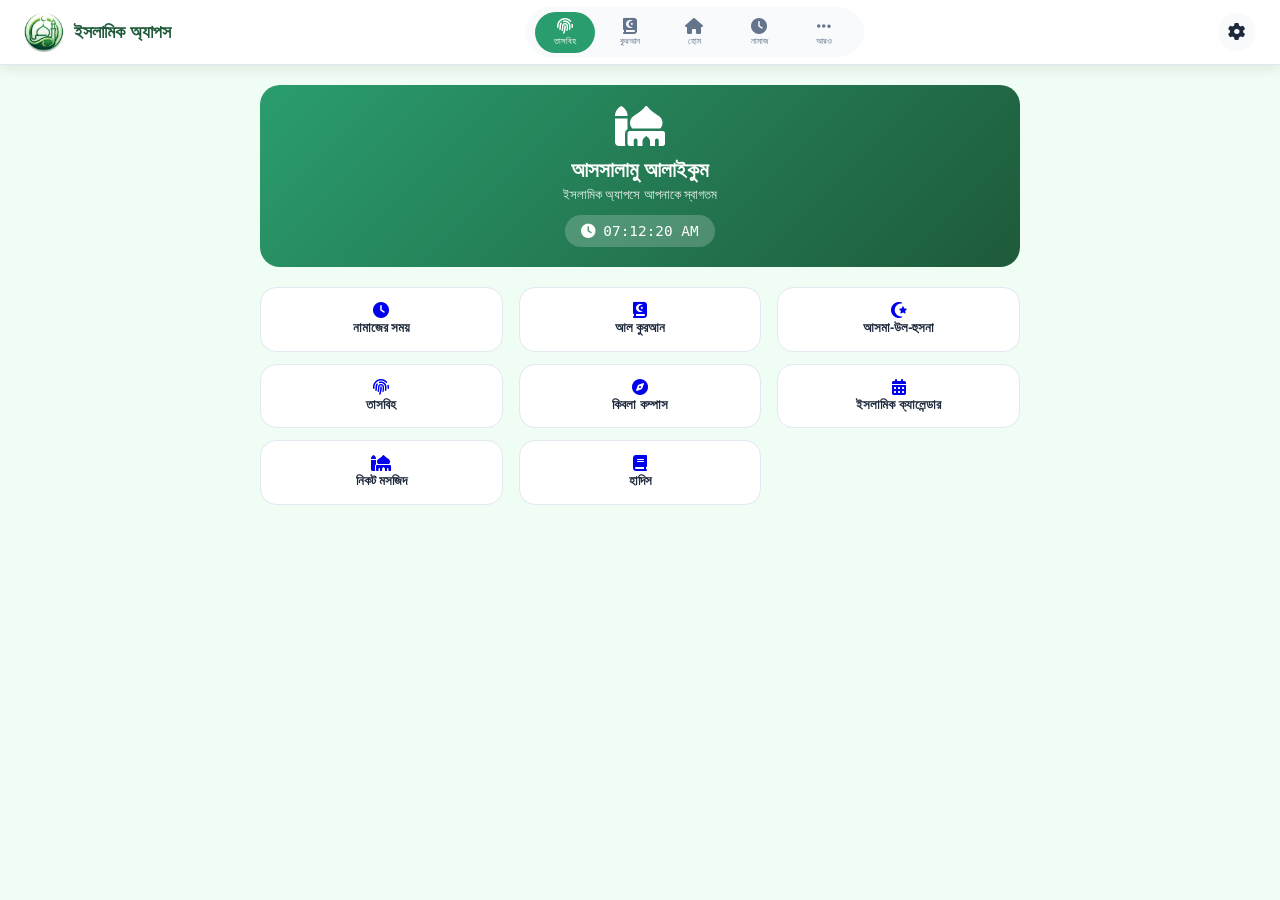
==== commit 7ce5079e: "Update index.html" ====
--- a/index.html
+++ b/index.html
@@ -3,7 +3,7 @@
 <head>
     <meta charset="UTF-8">
     <meta name="viewport" content="width=device-width, initial-scale=1.0, user-scalable=yes, viewport-fit=cover">
-    <title>ইসলামিক অ্যাপস | হোম</title>
+    <title>ইসলামিক অ্যাপস | পূর্ণাঙ্গ ইসলামিক টুলস</title>
     <link rel="stylesheet" href="css/style.css">
     <link rel="stylesheet" href="https://cdnjs.cloudflare.com/ajax/libs/font-awesome/6.5.1/css/all.min.css">
 </head>
@@ -17,14 +17,15 @@
                 </div>
                 <h1>ইসলামিক অ্যাপস</h1>
             </div>
-            <div class="nav-links">
+            <div class="nav-links desktop-nav">
+                <a href="tasbih.html" class="nav-link"><i class="fas fa-fingerprint"></i><span>তাসবিহ</span></a>
+                <a href="quran.html" class="nav-link"><i class="fas fa-quran"></i><span>কুরআন</span></a>
                 <a href="index.html" class="nav-link active"><i class="fas fa-home"></i><span>হোম</span></a>
                 <a href="namaz.html" class="nav-link"><i class="fas fa-clock"></i><span>নামাজ</span></a>
-                <a href="quran.html" class="nav-link"><i class="fas fa-quran"></i><span>কুরআন</span></a>
-                <a href="tasbih.html" class="nav-link"><i class="fas fa-fingerprint"></i><span>তাসবিহ</span></a>
-                <a href="qibla.html" class="nav-link"><i class="fas fa-compass"></i><span>কিবলা</span></a>
-                <a href="mosques.html" class="nav-link"><i class="fas fa-mosque"></i><span>মসজিদ</span></a>
-                <a href="calendar.html" class="nav-link"><i class="fas fa-calendar-alt"></i><span>ক্যালেন্ডার</span></a>
+                <div class="nav-link more-menu-desktop" id="moreMenuDesktopBtn">
+                    <i class="fas fa-ellipsis-h"></i>
+                    <span>আরও</span>
+                </div>
             </div>
             <div class="nav-actions">
                 <button class="icon-btn" id="settingsNavBtn"><i class="fas fa-cog"></i></button>
@@ -82,19 +83,19 @@
             <!-- আইকন গ্রিড - প্রথম সারি -->
             <div class="icon-grid">
                 <a href="namaz.html" class="icon-card">
-                    <div class="icon-circle green-bg">
+                    <div class="icon-circle">
                         <i class="fas fa-clock"></i>
                     </div>
                     <span class="icon-label">নামাজের সময়</span>
                 </a>
                 <a href="quran.html" class="icon-card">
-                    <div class="icon-circle green-bg">
+                    <div class="icon-circle">
                         <i class="fas fa-quran"></i>
                     </div>
                     <span class="icon-label">আল কুরআন</span>
                 </a>
                 <a href="#" class="icon-card" id="asmaBtn">
-                    <div class="icon-circle green-bg">
+                    <div class="icon-circle">
                         <i class="fas fa-star-and-crescent"></i>
                     </div>
                     <span class="icon-label">আসমা-উল-হুসনা</span>
@@ -104,19 +105,19 @@
             <!-- আইকন গ্রিড - দ্বিতীয় সারি -->
             <div class="icon-grid second-row">
                 <a href="tasbih.html" class="icon-card">
-                    <div class="icon-circle green-bg">
+                    <div class="icon-circle">
                         <i class="fas fa-fingerprint"></i>
                     </div>
                     <span class="icon-label">তাসবিহ</span>
                 </a>
                 <a href="qibla.html" class="icon-card">
-                    <div class="icon-circle green-bg">
+                    <div class="icon-circle">
                         <i class="fas fa-compass"></i>
                     </div>
                     <span class="icon-label">কিবলা কম্পাস</span>
                 </a>
                 <a href="calendar.html" class="icon-card">
-                    <div class="icon-circle green-bg">
+                    <div class="icon-circle">
                         <i class="fas fa-calendar-alt"></i>
                     </div>
                     <span class="icon-label">ইসলামিক ক্যালেন্ডার</span>
@@ -126,13 +127,13 @@
             <!-- আইকন গ্রিড - তৃতীয় সারি -->
             <div class="icon-grid third-row">
                 <a href="mosques.html" class="icon-card">
-                    <div class="icon-circle green-bg">
+                    <div class="icon-circle">
                         <i class="fas fa-mosque"></i>
                     </div>
                     <span class="icon-label">নিকট মসজিদ</span>
                 </a>
                 <a href="#" class="icon-card" id="hadithBtn">
-                    <div class="icon-circle green-bg">
+                    <div class="icon-circle">
                         <i class="fas fa-book"></i>
                     </div>
                     <span class="icon-label">হাদিস</span>
@@ -165,7 +166,7 @@
             </div>
         </nav>
 
-        <!-- মোর মেনু প্যানেল -->
+        <!-- মোর মেনু প্যানেল (মোবাইল ও ডেস্কটপ উভয়ের জন্য) -->
         <div class="more-menu-panel" id="moreMenuPanel">
             <div class="more-menu-header">
                 <h3><i class="fas fa-list"></i> অন্যান্য সেবা</h3>
@@ -218,6 +219,16 @@
         updateClock();
         setInterval(updateClock, 1000);
         
+        // ডেস্কটপ মোর মেনু
+        const moreMenuDesktopBtn = document.getElementById('moreMenuDesktopBtn');
+        const moreMenuPanel = document.getElementById('moreMenuPanel');
+        if (moreMenuDesktopBtn && moreMenuPanel) {
+            moreMenuDesktopBtn.addEventListener('click', (e) => {
+                e.stopPropagation();
+                moreMenuPanel.classList.toggle('open');
+            });
+        }
+        
         document.getElementById('asmaBtn')?.addEventListener('click', (e) => {
             e.preventDefault();
             alert('আসমা-উল-হুসনা ফিচার শীঘ্রই আসছে। ৯৯ টি নাম সহকারে।');
--- a/css/style.css
+++ b/css/style.css
@@ -22,35 +22,29 @@
 
 /* ========== CSS ভেরিয়েবল ========== */
 :root {
-    --primary: #10b981;
-    --primary-dark: #059669;
-    --primary-light: #d1fae5;
-    --primary-gradient: linear-gradient(135deg, #10b981, #059669);
-    --secondary: #8b5cf6;
-    --accent: #f59e0b;
+    --primary: #2a9d6e;
+    --primary-dark: #1e5a3a;
+    --primary-light: #e8f5e9;
     --white: #ffffff;
     --gray-light: #f8fafc;
     --gray: #e2e8f0;
-    --text-dark: #0f172a;
+    --text-dark: #1e293b;
     --text-gray: #64748b;
     --text-light: #94a3b8;
-    --gold: #fbbf24;
-    --shadow-sm: 0 1px 2px 0 rgb(0 0 0 / 0.05);
-    --shadow: 0 4px 6px -1px rgb(0 0 0 / 0.1);
-    --shadow-md: 0 10px 15px -3px rgb(0 0 0 / 0.1);
-    --shadow-lg: 0 20px 25px -5px rgb(0 0 0 / 0.1);
-    --radius-sm: 12px;
-    --radius: 20px;
-    --radius-lg: 28px;
+    --gold: #d4af37;
+    --shadow: 0 4px 12px rgba(0,0,0,0.08);
+    --shadow-lg: 0 10px 25px -5px rgba(0,0,0,0.1);
+    --radius: 24px;
+    --radius-sm: 16px;
     --bg: #f0fdf4;
     --card-bg: #ffffff;
     --border: #e2e8f0;
 }
 
 body.dark-mode {
-    --primary: #34d399;
-    --primary-dark: #10b981;
-    --primary-light: #064e3b;
+    --primary: #22c55e;
+    --primary-dark: #16a34a;
+    --primary-light: #166534;
     --white: #1e293b;
     --gray-light: #0f172a;
     --gray: #334155;
@@ -84,21 +78,20 @@
 
 /* ========== লোগো স্টাইল ========== */
 .custom-logo {
-    width: 45px;
-    height: 45px;
+    width: 40px;
+    height: 40px;
     display: flex;
     align-items: center;
     justify-content: center;
-    background: var(--primary-gradient);
+    background: linear-gradient(135deg, var(--primary-light), var(--primary));
     border-radius: 50%;
     overflow: hidden;
     flex-shrink: 0;
-    box-shadow: var(--shadow);
 }
 
 .custom-logo.small {
-    width: 38px;
-    height: 38px;
+    width: 35px;
+    height: 35px;
 }
 
 .logo-img {
@@ -109,14 +102,14 @@
 }
 
 .custom-logo i {
-    font-size: 1.4rem;
-    color: white;
+    font-size: 1.3rem;
+    color: var(--primary-dark);
 }
 
 /* ========== ডেস্কটপ নেভিগেশন ========== */
 .top-navbar {
     background: var(--card-bg);
-    padding: 0 2rem;
+    padding: 0 1.5rem;
     display: flex;
     align-items: center;
     justify-content: space-between;
@@ -126,32 +119,26 @@
     position: sticky;
     top: 0;
     z-index: 100;
-    height: 70px;
+    height: 65px;
 }
 
 .nav-brand {
     display: flex;
     align-items: center;
-    gap: 12px;
-}
-
-.brand-text h1 {
-    font-size: 1.2rem;
+    gap: 10px;
+}
+
+.nav-brand h1 {
+    font-size: 1.1rem;
     color: var(--primary-dark);
-    margin-bottom: 2px;
-}
-
-.brand-text p {
-    font-size: 0.6rem;
-    color: var(--text-gray);
 }
 
 .nav-links {
     display: flex;
     gap: 0.3rem;
     background: var(--gray-light);
-    padding: 0.3rem 0.8rem;
-    border-radius: 60px;
+    padding: 0.3rem 0.6rem;
+    border-radius: 50px;
 }
 
 .nav-link {
@@ -160,38 +147,37 @@
     align-items: center;
     justify-content: center;
     gap: 2px;
-    padding: 8px 14px;
-    border-radius: 50px;
+    padding: 6px 12px;
+    border-radius: 40px;
     color: var(--text-gray);
     font-size: 0.7rem;
     text-decoration: none;
-    min-width: 65px;
+    min-width: 60px;
     transition: all 0.2s;
 }
 
-.nav-link i { font-size: 1.1rem; }
+.nav-link i { font-size: 1rem; }
 .nav-link span { font-size: 0.55rem; }
 .nav-link.active { background: var(--primary); color: white; }
-.nav-link:hover:not(.active) { background: var(--primary-light); color: var(--primary-dark); }
 
 .nav-actions { display: flex; gap: 0.5rem; }
 .icon-btn {
-    width: 40px; height: 40px;
+    width: 38px; height: 38px;
     border-radius: 50%;
     background: var(--gray-light);
     border: none;
     color: var(--text-dark);
-    font-size: 1.2rem;
+    font-size: 1.1rem;
     cursor: pointer;
     transition: all 0.2s;
 }
-.icon-btn:hover { background: var(--primary); color: white; transform: rotate(90deg); }
+.icon-btn:hover { background: var(--primary); color: white; }
 
 /* ========== মোবাইল হেডার ========== */
 .mobile-header {
     display: none;
     background: var(--card-bg);
-    padding: 12px 16px;
+    padding: 10px 15px;
     border-bottom: 1px solid var(--border);
     align-items: center;
     justify-content: space-between;
@@ -203,7 +189,7 @@
 .mobile-brand {
     display: flex;
     align-items: center;
-    gap: 12px;
+    gap: 10px;
 }
 
 .mobile-brand-text h2 {
@@ -217,12 +203,12 @@
 }
 
 .mobile-settings-btn {
-    width: 40px; height: 40px;
+    width: 38px; height: 38px;
     border-radius: 50%;
     background: var(--gray-light);
     border: none;
     color: var(--text-dark);
-    font-size: 1.2rem;
+    font-size: 1.1rem;
     cursor: pointer;
     display: flex;
     align-items: center;
@@ -232,9 +218,9 @@
 /* ========== সেটিংস প্যানেল ========== */
 .settings-panel {
     position: fixed;
-    top: 75px;
-    right: -340px;
-    width: 300px;
+    top: 70px;
+    right: -320px;
+    width: 280px;
     background: var(--card-bg);
     border-radius: var(--radius);
     z-index: 200;
@@ -242,31 +228,25 @@
     border: 1px solid var(--border);
     box-shadow: var(--shadow-lg);
 }
-.settings-panel.open { right: 20px; }
+.settings-panel.open { right: 15px; }
 
 .settings-header {
     display: flex;
     justify-content: space-between;
     align-items: center;
-    padding: 1rem 1.2rem;
+    padding: 0.8rem 1rem;
     border-bottom: 1px solid var(--border);
-    background: var(--primary-gradient);
-    border-radius: var(--radius) var(--radius) 0 0;
-}
-.settings-header h3 { color: white; font-size: 1rem; }
+}
+.settings-header h3 { color: var(--primary); font-size: 1rem; }
 .close-settings {
-    background: rgba(255,255,255,0.2);
+    background: none;
     border: none;
     font-size: 1.3rem;
     cursor: pointer;
-    color: white;
-    width: 30px;
-    height: 30px;
-    border-radius: 50%;
-}
-.close-settings:hover { background: rgba(255,255,255,0.3); }
-
-.settings-body { padding: 1.2rem; }
+    color: var(--text-gray);
+}
+
+.settings-body { padding: 1rem; }
 .setting-item { margin-bottom: 1.2rem; }
 .setting-item label {
     display: block;
@@ -277,54 +257,49 @@
 .theme-controls { display: flex; gap: 0.5rem; }
 .theme-btn {
     flex: 1;
-    padding: 0.6rem;
+    padding: 0.5rem;
     border: 1px solid var(--border);
     background: var(--gray-light);
-    border-radius: 40px;
+    border-radius: 30px;
     cursor: pointer;
     font-family: 'Kalpurush', sans-serif;
     font-size: 0.8rem;
     transition: all 0.2s;
 }
-.theme-btn.active { background: var(--primary); color: white; border-color: var(--primary); }
-
-/* ========== মোর মেনু প্যানেল - আপডেটেড ========== */
+.theme-btn.active { background: var(--primary); color: white; }
+
+/* ========== মোর মেনু প্যানেল ========== */
 .more-menu-panel {
     position: fixed;
-    bottom: -500px;
+    bottom: -400px;
     left: 0;
     right: 0;
     background: var(--card-bg);
-    border-radius: 28px 28px 0 0;
+    border-radius: 20px 20px 0 0;
     z-index: 250;
     transition: bottom 0.3s ease;
     box-shadow: var(--shadow-lg);
     border-top: 1px solid var(--border);
 }
-.more-menu-panel.open { bottom: 70px; }
+.more-menu-panel.open { bottom: 65px; }
 
 .more-menu-header {
     display: flex;
     justify-content: space-between;
     align-items: center;
-    padding: 1.2rem 1.2rem;
+    padding: 1rem;
     border-bottom: 1px solid var(--border);
-    background: var(--primary-gradient);
-    border-radius: 28px 28px 0 0;
-}
-.more-menu-header h3 { color: white; font-size: 1rem; }
+}
+.more-menu-header h3 { color: var(--primary); font-size: 1rem; }
 .close-more-menu {
-    background: rgba(255,255,255,0.2);
+    background: none;
     border: none;
     font-size: 1.3rem;
     cursor: pointer;
-    color: white;
-    width: 32px;
-    height: 32px;
-    border-radius: 50%;
-}
-
-.more-menu-items { padding: 0.8rem; }
+    color: var(--text-gray);
+}
+
+.more-menu-items { padding: 0.5rem; }
 .more-menu-item {
     display: flex;
     align-items: center;
@@ -334,241 +309,118 @@
     color: var(--text-dark);
     border-bottom: 1px solid var(--border);
     transition: all 0.2s;
-    border-radius: 16px;
-    margin-bottom: 4px;
-}
-.more-menu-item:hover { background: var(--gray-light); }
-.more-menu-item .menu-icon {
-    width: 44px;
-    height: 44px;
+}
+.more-menu-item:active { background: var(--gray-light); }
+.more-menu-item i:first-child {
+    width: 40px;
+    height: 40px;
     background: var(--primary-light);
     border-radius: 50%;
     display: flex;
     align-items: center;
     justify-content: center;
-}
-.more-menu-item .menu-icon i {
-    font-size: 1.2rem;
     color: var(--primary);
-}
-.more-menu-item span { flex: 1; font-size: 0.9rem; font-weight: 500; }
+    font-size: 1.1rem;
+}
+.more-menu-item span { flex: 1; font-size: 0.9rem; }
 .more-menu-item i:last-child { color: var(--text-light); font-size: 0.8rem; }
-
-.more-menu-footer {
-    padding: 1rem;
-    text-align: center;
-    border-top: 1px solid var(--border);
-    background: var(--gray-light);
-    border-radius: 0 0 20px 20px;
-}
-.more-menu-footer p { font-size: 0.7rem; color: var(--text-gray); }
-.more-menu-footer i { color: #ef4444; margin-right: 4px; }
 
 /* ========== মূল কন্টেন্ট ========== */
 .main-content {
     flex: 1;
-    padding: 20px;
-    max-width: 550px;
+    padding: 15px;
+    max-width: 500px;
     margin: 0 auto;
     width: 100%;
 }
 
-/* ওয়েলকাম কার্ড - প্রিমিয়াম ডিজাইন */
+/* ওয়েলকাম কার্ড */
 .welcome-card {
-    background: var(--primary-gradient);
-    border-radius: 28px;
-    padding: 25px 20px;
+    background: linear-gradient(135deg, var(--primary), var(--primary-dark));
+    border-radius: 20px;
+    padding: 20px 15px;
     text-align: center;
     color: white;
-    margin-bottom: 24px;
-    position: relative;
-    overflow: hidden;
-    box-shadow: var(--shadow-lg);
-}
-
-.welcome-card::before {
-    content: '';
-    position: absolute;
-    top: -50%;
-    right: -20%;
-    width: 200px;
-    height: 200px;
-    background: rgba(255,255,255,0.1);
-    border-radius: 50%;
-}
-
-.welcome-card::after {
-    content: '';
-    position: absolute;
-    bottom: -30%;
-    left: -10%;
-    width: 150px;
-    height: 150px;
-    background: rgba(255,255,255,0.08);
-    border-radius: 50%;
-}
-
-.welcome-badge {
-    margin-bottom: 12px;
-}
-.badge-text {
-    background: rgba(255,255,255,0.2);
-    padding: 5px 12px;
-    border-radius: 50px;
-    font-size: 0.7rem;
-    font-weight: normal;
-}
-.welcome-icon { font-size: 2.8rem; margin-bottom: 8px; position: relative; z-index: 1; }
-.welcome-card h1 { font-size: 1.4rem; margin-bottom: 5px; position: relative; z-index: 1; }
-.welcome-card p { font-size: 0.8rem; opacity: 0.9; margin-bottom: 12px; position: relative; z-index: 1; }
+    margin-bottom: 20px;
+}
+.welcome-icon { font-size: 2.5rem; margin-bottom: 8px; }
+.welcome-card h1 { font-size: 1.3rem; margin-bottom: 5px; }
+.welcome-card p { font-size: 0.8rem; opacity: 0.9; margin-bottom: 12px; }
 .time-card {
     background: rgba(255,255,255,0.2);
     display: inline-flex;
     align-items: center;
     gap: 8px;
-    padding: 8px 18px;
+    padding: 8px 16px;
     border-radius: 50px;
-    font-size: 0.95rem;
+    font-size: 0.9rem;
     font-family: monospace;
-    backdrop-filter: blur(10px);
-    position: relative;
-    z-index: 1;
-}
-
-/* প্রিমিয়াম সেকশন */
-.premium-section {
-    margin-bottom: 20px;
-}
-
-.section-title {
-    display: flex;
-    align-items: center;
-    gap: 8px;
-    margin-bottom: 14px;
-    padding-left: 6px;
-}
-.section-title i {
-    color: var(--gold);
-    font-size: 0.9rem;
-}
-.section-title h3 {
-    font-size: 0.85rem;
-    color: var(--text-gray);
-    font-weight: normal;
-    letter-spacing: 0.5px;
-}
-
-/* আইকন গ্রিড */
+}
+
+/* ========== আইকন গ্রিড ========== */
 .icon-grid {
     display: flex;
     justify-content: space-between;
-    gap: 14px;
-}
-
-.premium-card {
+    gap: 12px;
+    margin-bottom: 12px;
+}
+
+.icon-grid.second-row {
+    margin-bottom: 12px;
+}
+
+.icon-grid.third-row {
+    margin-bottom: 0;
+}
+
+.icon-card {
     flex: 1;
     background: var(--card-bg);
-    border-radius: 20px;
-    padding: 16px 8px;
+    border-radius: 16px;
+    padding: 14px 5px;
     text-align: center;
     text-decoration: none;
     border: 1px solid var(--border);
-    transition: all 0.3s cubic-bezier(0.4, 0, 0.2, 1);
+    transition: all 0.2s;
     cursor: pointer;
     position: relative;
-    box-shadow: var(--shadow-sm);
-}
-
-.premium-card:hover {
-    transform: translateY(-5px);
-    box-shadow: var(--shadow-md);
-    border-color: var(--primary);
-}
-
-.premium-card:active {
-    transform: translateY(-2px);
-}
-
-.placeholder-card {
+}
+
+.icon-card:active {
+    transform: scale(0.96);
+    background: var(--gray-light);
+}
+
+.empty-space {
     visibility: hidden;
     pointer-events: none;
     opacity: 0;
 }
 
-/* সবুজ বৃত্তাকার আইকন */
+/* সবুজ ব্যাকগ্রাউন্ড এবং সাদা আইকন */
 .icon-circle.green-bg {
-    width: 70px;
-    height: 70px;
-    background: var(--primary-gradient);
+    width: 60px;
+    height: 60px;
+    background: var(--primary);
     border-radius: 50%;
     display: flex;
     align-items: center;
     justify-content: center;
     margin: 0 auto 10px;
-    box-shadow: 0 8px 20px rgba(16, 185, 129, 0.3);
-    transition: all 0.3s;
-}
-
-.premium-card:hover .icon-circle.green-bg {
-    transform: scale(1.05);
-    box-shadow: 0 12px 25px rgba(16, 185, 129, 0.4);
+    box-shadow: 0 4px 10px rgba(42, 157, 110, 0.3);
 }
 
 .icon-circle.green-bg i {
-    font-size: 2rem;
+    font-size: 1.6rem;
     color: white;
-    text-shadow: 0 1px 2px rgba(0,0,0,0.1);
 }
 
 .icon-label {
-    font-size: 0.75rem;
+    font-size: 0.7rem;
     font-weight: bold;
     color: var(--text-dark);
     display: block;
     line-height: 1.3;
-    margin-bottom: 3px;
-}
-
-.icon-desc {
-    font-size: 0.55rem;
-    color: var(--text-gray);
-    display: block;
-}
-
-.icon-badge {
-    position: absolute;
-    top: -8px;
-    right: -8px;
-    background: linear-gradient(135deg, #f59e0b, #ef4444);
-    color: white;
-    font-size: 0.55rem;
-    padding: 3px 8px;
-    border-radius: 30px;
-    font-weight: bold;
-    min-width: 30px;
-    box-shadow: var(--shadow-sm);
-}
-
-/* টিপস কার্ড */
-.tips-card {
-    background: linear-gradient(135deg, var(--primary-light), var(--card-bg));
-    border-radius: 20px;
-    padding: 16px 18px;
-    border: 1px solid var(--border);
-    margin-top: 8px;
-}
-.tips-header {
-    display: flex;
-    align-items: center;
-    gap: 8px;
-    margin-bottom: 10px;
-}
-.tips-header i { font-size: 1.1rem; color: var(--gold); }
-.tips-header h3 { font-size: 0.85rem; color: var(--text-dark); }
-.tips-text {
-    font-size: 0.75rem;
-    color: var(--text-gray);
-    line-height: 1.5;
 }
 
 /* মোবাইল নেভিগেশন বার */
@@ -581,10 +433,9 @@
     background: var(--card-bg);
     justify-content: space-around;
     align-items: center;
-    padding: 10px 12px;
+    padding: 8px 10px;
     border-top: 1px solid var(--border);
     z-index: 100;
-    backdrop-filter: blur(20px);
 }
 .nav-item {
     display: flex;
@@ -592,7 +443,7 @@
     align-items: center;
     justify-content: center;
     gap: 3px;
-    padding: 6px 10px;
+    padding: 6px 8px;
     border-radius: 40px;
     color: var(--text-gray);
     font-size: 0.7rem;
@@ -611,17 +462,16 @@
 /* টোস্ট */
 .toast {
     position: fixed;
-    bottom: 90px;
+    bottom: 80px;
     left: 50%;
     transform: translateX(-50%);
-    background: var(--primary-gradient);
+    background: var(--primary);
     color: white;
-    padding: 12px 24px;
-    border-radius: 50px;
+    padding: 10px 20px;
+    border-radius: 30px;
     z-index: 1000;
     font-size: 0.8rem;
     white-space: nowrap;
-    box-shadow: var(--shadow-lg);
     animation: fadeInUp 0.3s ease;
 }
 @keyframes fadeInUp {
@@ -631,55 +481,47 @@
 
 /* ========== রেসপন্সিভ ========== */
 @media (min-width: 769px) {
-    .mobile-header, .bottom-navbar { display: none !important; }
+    .mobile-header, .bottom-navbar, .more-menu-panel { display: none !important; }
     .top-navbar { display: flex; }
-    .main-content { max-width: 850px; padding: 25px; }
-    .icon-circle.green-bg { width: 85px; height: 85px; }
-    .icon-circle.green-bg i { font-size: 2.3rem; }
-    .icon-label { font-size: 0.85rem; }
-    .icon-desc { font-size: 0.6rem; }
-    .toast { bottom: 30px; }
-    .icon-grid { gap: 20px; }
-    .premium-card { padding: 20px 12px; }
+    .main-content { max-width: 800px; padding: 20px; }
+    .icon-circle.green-bg { width: 75px; height: 75px; }
+    .icon-circle.green-bg i { font-size: 2rem; }
+    .icon-label { font-size: 0.8rem; }
+    .toast { bottom: 20px; }
+    .icon-grid { gap: 16px; }
 }
 
 @media (max-width: 768px) {
     .top-navbar { display: none !important; }
     .mobile-header { display: flex; }
     .bottom-navbar { display: flex; }
-    .main-content { padding: 15px; padding-bottom: 80px; max-width: 100%; }
-    .settings-panel { top: auto; bottom: 80px; right: -300px; }
-    .settings-panel.open { right: 15px; }
-    .toast { bottom: 80px; white-space: normal; text-align: center; max-width: 85%; font-size: 0.7rem; }
-    .icon-circle.green-bg { width: 58px; height: 58px; }
-    .icon-circle.green-bg i { font-size: 1.5rem; }
-    .icon-label { font-size: 0.65rem; }
-    .icon-desc { font-size: 0.5rem; }
+    .main-content { padding: 12px; padding-bottom: 70px; max-width: 100%; }
+    .settings-panel { top: auto; bottom: 70px; right: -280px; }
+    .settings-panel.open { right: 10px; }
+    .toast { bottom: 75px; white-space: normal; text-align: center; max-width: 80%; }
+    .icon-circle.green-bg { width: 55px; height: 55px; }
+    .icon-circle.green-bg i { font-size: 1.4rem; }
 }
 
 @media (max-width: 480px) {
-    .bottom-navbar { padding: 8px 8px; }
-    .nav-item { min-width: 48px; padding: 5px 6px; }
+    .bottom-navbar { padding: 6px 5px; }
+    .nav-item { min-width: 48px; padding: 4px 6px; }
     .nav-item i { font-size: 1rem; }
     .nav-item span { font-size: 0.5rem; }
     
     .icon-grid { gap: 8px; }
-    .icon-circle.green-bg { width: 52px; height: 52px; }
+    .icon-circle.green-bg { width: 50px; height: 50px; }
     .icon-circle.green-bg i { font-size: 1.3rem; }
     .icon-label { font-size: 0.6rem; }
-    .icon-desc { display: none; }
-    .premium-card { padding: 12px 5px; }
-    .icon-badge { font-size: 0.5rem; padding: 2px 6px; min-width: 26px; top: -6px; right: -6px; }
+    .icon-card { padding: 10px 3px; }
     
-    .welcome-card { padding: 18px 15px; }
-    .welcome-icon { font-size: 2.2rem; }
+    .welcome-card { padding: 15px; }
+    .welcome-icon { font-size: 2rem; }
     .welcome-card h1 { font-size: 1.1rem; }
-    
-    .tips-text { font-size: 0.7rem; }
 }
 
 @media (max-width: 380px) {
-    .icon-circle.green-bg { width: 46px; height: 46px; }
+    .icon-circle.green-bg { width: 44px; height: 44px; }
     .icon-circle.green-bg i { font-size: 1.1rem; }
     .icon-label { font-size: 0.55rem; }
     .nav-item { min-width: 44px; }
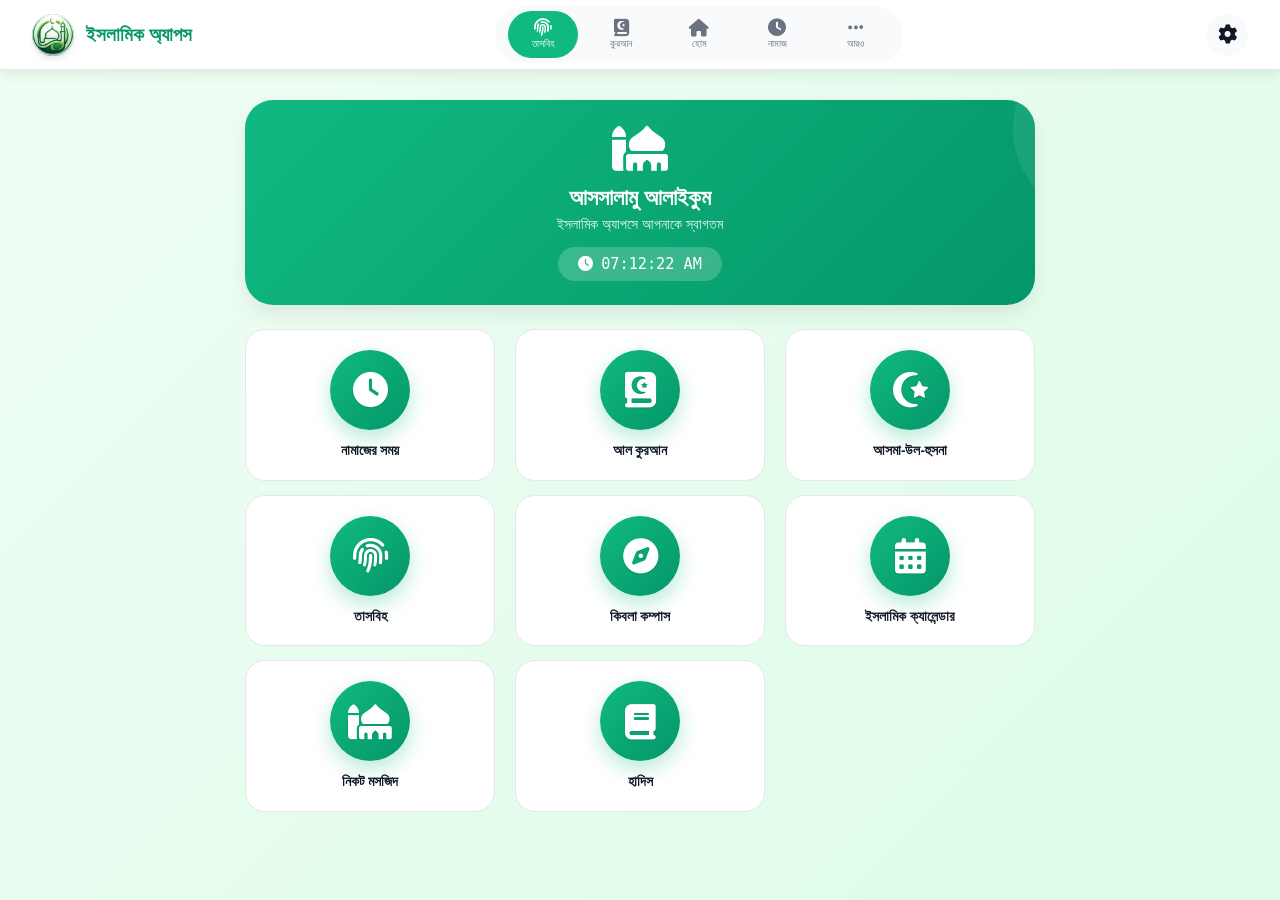
==== commit a778dc75: "Update index.html" ====
--- a/index.html
+++ b/index.html
@@ -32,7 +32,7 @@
             </div>
         </nav>
 
-        <!-- মোবাইল হেডার -->
+        <!-- মোবাইল হেডার (সেটিংস বাটন সহ) -->
         <div class="mobile-header">
             <div class="mobile-brand">
                 <div class="custom-logo small">
@@ -166,7 +166,7 @@
             </div>
         </nav>
 
-        <!-- মোর মেনু প্যানেল (মোবাইল ও ডেস্কটপ উভয়ের জন্য) -->
+        <!-- মোর মেনু প্যানেল -->
         <div class="more-menu-panel" id="moreMenuPanel">
             <div class="more-menu-header">
                 <h3><i class="fas fa-list"></i> অন্যান্য সেবা</h3>
--- a/css/style.css
+++ b/css/style.css
@@ -22,38 +22,41 @@
 
 /* ========== CSS ভেরিয়েবল ========== */
 :root {
-    --primary: #2a9d6e;
-    --primary-dark: #1e5a3a;
-    --primary-light: #e8f5e9;
+    --primary: #10b981;
+    --primary-dark: #059669;
+    --primary-light: #a7f3d0;
+    --primary-soft: #d1fae5;
     --white: #ffffff;
-    --gray-light: #f8fafc;
-    --gray: #e2e8f0;
-    --text-dark: #1e293b;
-    --text-gray: #64748b;
-    --text-light: #94a3b8;
-    --gold: #d4af37;
+    --gray-light: #f9fafb;
+    --gray: #e5e7eb;
+    --text-dark: #111827;
+    --text-gray: #6b7280;
+    --text-light: #9ca3af;
+    --gold: #fbbf24;
     --shadow: 0 4px 12px rgba(0,0,0,0.08);
     --shadow-lg: 0 10px 25px -5px rgba(0,0,0,0.1);
+    --shadow-md: 0 4px 6px -1px rgba(0,0,0,0.1);
     --radius: 24px;
     --radius-sm: 16px;
-    --bg: #f0fdf4;
+    --bg: linear-gradient(135deg, #f0fdf4 0%, #dcfce7 100%);
     --card-bg: #ffffff;
-    --border: #e2e8f0;
+    --border: #e5e7eb;
 }
 
 body.dark-mode {
-    --primary: #22c55e;
-    --primary-dark: #16a34a;
-    --primary-light: #166534;
-    --white: #1e293b;
-    --gray-light: #0f172a;
-    --gray: #334155;
-    --text-dark: #f1f5f9;
-    --text-gray: #94a3b8;
-    --text-light: #64748b;
-    --bg: #0f172a;
-    --card-bg: #1e293b;
-    --border: #334155;
+    --primary: #34d399;
+    --primary-dark: #10b981;
+    --primary-light: #047857;
+    --primary-soft: #064e3b;
+    --white: #1f2937;
+    --gray-light: #111827;
+    --gray: #374151;
+    --text-dark: #f9fafb;
+    --text-gray: #9ca3af;
+    --text-light: #6b7280;
+    --bg: linear-gradient(135deg, #0f172a 0%, #1e1b4b 100%);
+    --card-bg: #1f2937;
+    --border: #374151;
 }
 
 * {
@@ -68,6 +71,7 @@
     background: var(--bg);
     color: var(--text-dark);
     transition: all 0.3s ease;
+    min-height: 100vh;
 }
 
 .app-container {
@@ -78,20 +82,21 @@
 
 /* ========== লোগো স্টাইল ========== */
 .custom-logo {
-    width: 40px;
-    height: 40px;
+    width: 42px;
+    height: 42px;
     display: flex;
     align-items: center;
     justify-content: center;
-    background: linear-gradient(135deg, var(--primary-light), var(--primary));
+    background: linear-gradient(135deg, var(--primary), var(--primary-dark));
     border-radius: 50%;
     overflow: hidden;
     flex-shrink: 0;
+    box-shadow: var(--shadow-md);
 }
 
 .custom-logo.small {
-    width: 35px;
-    height: 35px;
+    width: 36px;
+    height: 36px;
 }
 
 .logo-img {
@@ -103,13 +108,13 @@
 
 .custom-logo i {
     font-size: 1.3rem;
-    color: var(--primary-dark);
+    color: white;
 }
 
 /* ========== ডেস্কটপ নেভিগেশন ========== */
 .top-navbar {
     background: var(--card-bg);
-    padding: 0 1.5rem;
+    padding: 0 2rem;
     display: flex;
     align-items: center;
     justify-content: space-between;
@@ -119,26 +124,27 @@
     position: sticky;
     top: 0;
     z-index: 100;
-    height: 65px;
+    height: 70px;
 }
 
 .nav-brand {
     display: flex;
     align-items: center;
-    gap: 10px;
+    gap: 12px;
 }
 
 .nav-brand h1 {
-    font-size: 1.1rem;
+    font-size: 1.2rem;
     color: var(--primary-dark);
-}
-
-.nav-links {
-    display: flex;
-    gap: 0.3rem;
+    font-weight: bold;
+}
+
+.nav-links.desktop-nav {
+    display: flex;
+    gap: 0.5rem;
     background: var(--gray-light);
-    padding: 0.3rem 0.6rem;
-    border-radius: 50px;
+    padding: 0.3rem 0.8rem;
+    border-radius: 60px;
 }
 
 .nav-link {
@@ -147,37 +153,39 @@
     align-items: center;
     justify-content: center;
     gap: 2px;
-    padding: 6px 12px;
-    border-radius: 40px;
+    padding: 8px 16px;
+    border-radius: 50px;
     color: var(--text-gray);
     font-size: 0.7rem;
     text-decoration: none;
-    min-width: 60px;
+    min-width: 70px;
     transition: all 0.2s;
-}
-
-.nav-link i { font-size: 1rem; }
-.nav-link span { font-size: 0.55rem; }
-.nav-link.active { background: var(--primary); color: white; }
+    cursor: pointer;
+}
+
+.nav-link i { font-size: 1.1rem; }
+.nav-link span { font-size: 0.6rem; font-weight: 500; }
+.nav-link.active { background: var(--primary); color: white; box-shadow: var(--shadow-sm); }
+.nav-link:hover:not(.active) { background: var(--primary-soft); color: var(--primary-dark); }
 
 .nav-actions { display: flex; gap: 0.5rem; }
 .icon-btn {
-    width: 38px; height: 38px;
+    width: 42px; height: 42px;
     border-radius: 50%;
     background: var(--gray-light);
     border: none;
     color: var(--text-dark);
-    font-size: 1.1rem;
+    font-size: 1.2rem;
     cursor: pointer;
     transition: all 0.2s;
 }
-.icon-btn:hover { background: var(--primary); color: white; }
+.icon-btn:hover { background: var(--primary); color: white; transform: rotate(90deg); }
 
 /* ========== মোবাইল হেডার ========== */
 .mobile-header {
     display: none;
     background: var(--card-bg);
-    padding: 10px 15px;
+    padding: 12px 16px;
     border-bottom: 1px solid var(--border);
     align-items: center;
     justify-content: space-between;
@@ -189,7 +197,7 @@
 .mobile-brand {
     display: flex;
     align-items: center;
-    gap: 10px;
+    gap: 12px;
 }
 
 .mobile-brand-text h2 {
@@ -203,12 +211,12 @@
 }
 
 .mobile-settings-btn {
-    width: 38px; height: 38px;
+    width: 40px; height: 40px;
     border-radius: 50%;
     background: var(--gray-light);
     border: none;
     color: var(--text-dark);
-    font-size: 1.1rem;
+    font-size: 1.2rem;
     cursor: pointer;
     display: flex;
     align-items: center;
@@ -218,9 +226,9 @@
 /* ========== সেটিংস প্যানেল ========== */
 .settings-panel {
     position: fixed;
-    top: 70px;
-    right: -320px;
-    width: 280px;
+    top: 75px;
+    right: -340px;
+    width: 300px;
     background: var(--card-bg);
     border-radius: var(--radius);
     z-index: 200;
@@ -228,78 +236,91 @@
     border: 1px solid var(--border);
     box-shadow: var(--shadow-lg);
 }
-.settings-panel.open { right: 15px; }
+.settings-panel.open { right: 20px; }
 
 .settings-header {
     display: flex;
     justify-content: space-between;
     align-items: center;
-    padding: 0.8rem 1rem;
+    padding: 1rem 1.2rem;
     border-bottom: 1px solid var(--border);
-}
-.settings-header h3 { color: var(--primary); font-size: 1rem; }
+    background: linear-gradient(135deg, var(--primary), var(--primary-dark));
+    border-radius: var(--radius) var(--radius) 0 0;
+}
+.settings-header h3 { color: white; font-size: 1rem; }
 .close-settings {
-    background: none;
+    background: rgba(255,255,255,0.2);
     border: none;
     font-size: 1.3rem;
     cursor: pointer;
-    color: var(--text-gray);
-}
-
-.settings-body { padding: 1rem; }
+    color: white;
+    width: 32px;
+    height: 32px;
+    border-radius: 50%;
+    transition: all 0.2s;
+}
+.close-settings:hover { background: rgba(255,255,255,0.3); }
+
+.settings-body { padding: 1.2rem; }
 .setting-item { margin-bottom: 1.2rem; }
 .setting-item label {
     display: block;
     margin-bottom: 0.5rem;
     font-size: 0.85rem;
     color: var(--text-gray);
+    font-weight: 500;
 }
 .theme-controls { display: flex; gap: 0.5rem; }
 .theme-btn {
     flex: 1;
-    padding: 0.5rem;
+    padding: 0.6rem;
     border: 1px solid var(--border);
     background: var(--gray-light);
-    border-radius: 30px;
+    border-radius: 40px;
     cursor: pointer;
     font-family: 'Kalpurush', sans-serif;
     font-size: 0.8rem;
     transition: all 0.2s;
 }
-.theme-btn.active { background: var(--primary); color: white; }
+.theme-btn.active { background: var(--primary); color: white; border-color: var(--primary); }
 
 /* ========== মোর মেনু প্যানেল ========== */
 .more-menu-panel {
     position: fixed;
-    bottom: -400px;
-    left: 0;
-    right: 0;
+    top: 75px;
+    right: -340px;
+    width: 300px;
     background: var(--card-bg);
-    border-radius: 20px 20px 0 0;
-    z-index: 250;
-    transition: bottom 0.3s ease;
+    border-radius: var(--radius);
+    z-index: 200;
+    transition: right 0.3s ease;
+    border: 1px solid var(--border);
     box-shadow: var(--shadow-lg);
-    border-top: 1px solid var(--border);
-}
-.more-menu-panel.open { bottom: 65px; }
+}
+.more-menu-panel.open { right: 20px; }
 
 .more-menu-header {
     display: flex;
     justify-content: space-between;
     align-items: center;
-    padding: 1rem;
+    padding: 1rem 1.2rem;
     border-bottom: 1px solid var(--border);
-}
-.more-menu-header h3 { color: var(--primary); font-size: 1rem; }
+    background: linear-gradient(135deg, var(--primary), var(--primary-dark));
+    border-radius: var(--radius) var(--radius) 0 0;
+}
+.more-menu-header h3 { color: white; font-size: 1rem; }
 .close-more-menu {
-    background: none;
+    background: rgba(255,255,255,0.2);
     border: none;
     font-size: 1.3rem;
     cursor: pointer;
-    color: var(--text-gray);
-}
-
-.more-menu-items { padding: 0.5rem; }
+    color: white;
+    width: 32px;
+    height: 32px;
+    border-radius: 50%;
+}
+
+.more-menu-items { padding: 0.8rem; max-height: 400px; overflow-y: auto; }
 .more-menu-item {
     display: flex;
     align-items: center;
@@ -309,27 +330,29 @@
     color: var(--text-dark);
     border-bottom: 1px solid var(--border);
     transition: all 0.2s;
-}
-.more-menu-item:active { background: var(--gray-light); }
+    border-radius: 12px;
+    margin-bottom: 4px;
+}
+.more-menu-item:hover { background: var(--gray-light); }
 .more-menu-item i:first-child {
-    width: 40px;
-    height: 40px;
-    background: var(--primary-light);
+    width: 42px;
+    height: 42px;
+    background: var(--primary-soft);
     border-radius: 50%;
     display: flex;
     align-items: center;
     justify-content: center;
     color: var(--primary);
-    font-size: 1.1rem;
-}
-.more-menu-item span { flex: 1; font-size: 0.9rem; }
+    font-size: 1.2rem;
+}
+.more-menu-item span { flex: 1; font-size: 0.9rem; font-weight: 500; }
 .more-menu-item i:last-child { color: var(--text-light); font-size: 0.8rem; }
 
 /* ========== মূল কন্টেন্ট ========== */
 .main-content {
     flex: 1;
-    padding: 15px;
-    max-width: 500px;
+    padding: 20px;
+    max-width: 550px;
     margin: 0 auto;
     width: 100%;
 }
@@ -337,36 +360,65 @@
 /* ওয়েলকাম কার্ড */
 .welcome-card {
     background: linear-gradient(135deg, var(--primary), var(--primary-dark));
-    border-radius: 20px;
-    padding: 20px 15px;
+    border-radius: 28px;
+    padding: 24px 20px;
     text-align: center;
     color: white;
-    margin-bottom: 20px;
-}
-.welcome-icon { font-size: 2.5rem; margin-bottom: 8px; }
-.welcome-card h1 { font-size: 1.3rem; margin-bottom: 5px; }
-.welcome-card p { font-size: 0.8rem; opacity: 0.9; margin-bottom: 12px; }
+    margin-bottom: 24px;
+    box-shadow: var(--shadow-lg);
+    position: relative;
+    overflow: hidden;
+}
+
+.welcome-card::before {
+    content: '';
+    position: absolute;
+    top: -30%;
+    right: -20%;
+    width: 180px;
+    height: 180px;
+    background: rgba(255,255,255,0.08);
+    border-radius: 50%;
+}
+
+.welcome-card::after {
+    content: '';
+    position: absolute;
+    bottom: -30%;
+    left: -20%;
+    width: 150px;
+    height: 150px;
+    background: rgba(255,255,255,0.05);
+    border-radius: 50%;
+}
+
+.welcome-icon { font-size: 2.8rem; margin-bottom: 10px; position: relative; z-index: 1; }
+.welcome-card h1 { font-size: 1.4rem; margin-bottom: 6px; position: relative; z-index: 1; }
+.welcome-card p { font-size: 0.85rem; opacity: 0.9; margin-bottom: 14px; position: relative; z-index: 1; }
 .time-card {
     background: rgba(255,255,255,0.2);
     display: inline-flex;
     align-items: center;
     gap: 8px;
-    padding: 8px 16px;
+    padding: 8px 20px;
     border-radius: 50px;
-    font-size: 0.9rem;
+    font-size: 0.95rem;
     font-family: monospace;
+    backdrop-filter: blur(10px);
+    position: relative;
+    z-index: 1;
 }
 
 /* ========== আইকন গ্রিড ========== */
 .icon-grid {
     display: flex;
     justify-content: space-between;
-    gap: 12px;
-    margin-bottom: 12px;
+    gap: 14px;
+    margin-bottom: 14px;
 }
 
 .icon-grid.second-row {
-    margin-bottom: 12px;
+    margin-bottom: 14px;
 }
 
 .icon-grid.third-row {
@@ -376,19 +428,25 @@
 .icon-card {
     flex: 1;
     background: var(--card-bg);
-    border-radius: 16px;
-    padding: 14px 5px;
+    border-radius: 20px;
+    padding: 16px 8px;
     text-align: center;
     text-decoration: none;
     border: 1px solid var(--border);
-    transition: all 0.2s;
+    transition: all 0.3s ease;
     cursor: pointer;
     position: relative;
+    box-shadow: var(--shadow-sm);
+}
+
+.icon-card:hover {
+    transform: translateY(-4px);
+    box-shadow: var(--shadow-md);
+    border-color: var(--primary);
 }
 
 .icon-card:active {
-    transform: scale(0.96);
-    background: var(--gray-light);
+    transform: translateY(-2px);
 }
 
 .empty-space {
@@ -397,26 +455,33 @@
     opacity: 0;
 }
 
-/* সবুজ ব্যাকগ্রাউন্ড এবং সাদা আইকন */
-.icon-circle.green-bg {
-    width: 60px;
-    height: 60px;
-    background: var(--primary);
+/* আইকন সার্কেল - আকর্ষণীয় ডিজাইন */
+.icon-circle {
+    width: 65px;
+    height: 65px;
+    background: linear-gradient(135deg, var(--primary), var(--primary-dark));
     border-radius: 50%;
     display: flex;
     align-items: center;
     justify-content: center;
-    margin: 0 auto 10px;
-    box-shadow: 0 4px 10px rgba(42, 157, 110, 0.3);
-}
-
-.icon-circle.green-bg i {
-    font-size: 1.6rem;
+    margin: 0 auto 12px;
+    box-shadow: 0 8px 20px rgba(16, 185, 129, 0.3);
+    transition: all 0.3s;
+}
+
+.icon-card:hover .icon-circle {
+    transform: scale(1.05);
+    box-shadow: 0 12px 28px rgba(16, 185, 129, 0.4);
+}
+
+.icon-circle i {
+    font-size: 1.8rem;
     color: white;
+    text-shadow: 0 1px 2px rgba(0,0,0,0.1);
 }
 
 .icon-label {
-    font-size: 0.7rem;
+    font-size: 0.75rem;
     font-weight: bold;
     color: var(--text-dark);
     display: block;
@@ -433,9 +498,10 @@
     background: var(--card-bg);
     justify-content: space-around;
     align-items: center;
-    padding: 8px 10px;
+    padding: 10px 12px;
     border-top: 1px solid var(--border);
     z-index: 100;
+    backdrop-filter: blur(20px);
 }
 .nav-item {
     display: flex;
@@ -443,12 +509,12 @@
     align-items: center;
     justify-content: center;
     gap: 3px;
-    padding: 6px 8px;
+    padding: 8px 12px;
     border-radius: 40px;
     color: var(--text-gray);
     font-size: 0.7rem;
     text-decoration: none;
-    min-width: 55px;
+    min-width: 60px;
     background: none;
     border: none;
     cursor: pointer;
@@ -456,22 +522,23 @@
 }
 .nav-item:active { transform: scale(0.95); }
 .nav-item i { font-size: 1.2rem; }
-.nav-item span { font-size: 0.55rem; }
+.nav-item span { font-size: 0.55rem; font-weight: 500; }
 .nav-item.active { background: var(--primary); color: white; }
 
 /* টোস্ট */
 .toast {
     position: fixed;
-    bottom: 80px;
+    bottom: 90px;
     left: 50%;
     transform: translateX(-50%);
-    background: var(--primary);
+    background: linear-gradient(135deg, var(--primary), var(--primary-dark));
     color: white;
-    padding: 10px 20px;
-    border-radius: 30px;
+    padding: 12px 24px;
+    border-radius: 50px;
     z-index: 1000;
-    font-size: 0.8rem;
+    font-size: 0.85rem;
     white-space: nowrap;
+    box-shadow: var(--shadow-lg);
     animation: fadeInUp 0.3s ease;
 }
 @keyframes fadeInUp {
@@ -479,50 +546,53 @@
     to { opacity: 1; transform: translateX(-50%) translateY(0); }
 }
 
-/* ========== রেসপন্সিভ ========== */
+/* ========== ডেস্কটপ ভিউ ========== */
 @media (min-width: 769px) {
-    .mobile-header, .bottom-navbar, .more-menu-panel { display: none !important; }
+    .mobile-header, .bottom-navbar { display: none !important; }
     .top-navbar { display: flex; }
-    .main-content { max-width: 800px; padding: 20px; }
-    .icon-circle.green-bg { width: 75px; height: 75px; }
-    .icon-circle.green-bg i { font-size: 2rem; }
-    .icon-label { font-size: 0.8rem; }
-    .toast { bottom: 20px; }
-    .icon-grid { gap: 16px; }
-}
-
+    .main-content { max-width: 850px; padding: 30px; }
+    .icon-circle { width: 80px; height: 80px; }
+    .icon-circle i { font-size: 2.2rem; }
+    .icon-label { font-size: 0.85rem; }
+    .toast { bottom: 30px; }
+    .icon-grid { gap: 20px; }
+    .icon-card { padding: 20px 12px; }
+}
+
+/* ========== মোবাইল ভিউ ========== */
 @media (max-width: 768px) {
     .top-navbar { display: none !important; }
     .mobile-header { display: flex; }
     .bottom-navbar { display: flex; }
-    .main-content { padding: 12px; padding-bottom: 70px; max-width: 100%; }
-    .settings-panel { top: auto; bottom: 70px; right: -280px; }
-    .settings-panel.open { right: 10px; }
-    .toast { bottom: 75px; white-space: normal; text-align: center; max-width: 80%; }
-    .icon-circle.green-bg { width: 55px; height: 55px; }
-    .icon-circle.green-bg i { font-size: 1.4rem; }
+    .main-content { padding: 15px; padding-bottom: 80px; max-width: 100%; }
+    .settings-panel, .more-menu-panel { top: auto; bottom: 80px; right: -300px; }
+    .settings-panel.open, .more-menu-panel.open { right: 15px; top: auto; bottom: 80px; }
+    .toast { bottom: 80px; white-space: normal; text-align: center; max-width: 85%; font-size: 0.75rem; }
+    .icon-circle { width: 60px; height: 60px; }
+    .icon-circle i { font-size: 1.6rem; }
+    .icon-label { font-size: 0.7rem; }
 }
 
 @media (max-width: 480px) {
-    .bottom-navbar { padding: 6px 5px; }
-    .nav-item { min-width: 48px; padding: 4px 6px; }
-    .nav-item i { font-size: 1rem; }
+    .bottom-navbar { padding: 8px 8px; }
+    .nav-item { min-width: 52px; padding: 6px 8px; }
+    .nav-item i { font-size: 1.1rem; }
     .nav-item span { font-size: 0.5rem; }
     
-    .icon-grid { gap: 8px; }
-    .icon-circle.green-bg { width: 50px; height: 50px; }
-    .icon-circle.green-bg i { font-size: 1.3rem; }
+    .icon-grid { gap: 10px; }
+    .icon-circle { width: 52px; height: 52px; }
+    .icon-circle i { font-size: 1.4rem; }
+    .icon-label { font-size: 0.65rem; }
+    .icon-card { padding: 12px 5px; }
+    
+    .welcome-card { padding: 18px 15px; }
+    .welcome-icon { font-size: 2.2rem; }
+    .welcome-card h1 { font-size: 1.2rem; }
+}
+
+@media (max-width: 380px) {
+    .icon-circle { width: 46px; height: 46px; }
+    .icon-circle i { font-size: 1.2rem; }
     .icon-label { font-size: 0.6rem; }
-    .icon-card { padding: 10px 3px; }
-    
-    .welcome-card { padding: 15px; }
-    .welcome-icon { font-size: 2rem; }
-    .welcome-card h1 { font-size: 1.1rem; }
-}
-
-@media (max-width: 380px) {
-    .icon-circle.green-bg { width: 44px; height: 44px; }
-    .icon-circle.green-bg i { font-size: 1.1rem; }
-    .icon-label { font-size: 0.55rem; }
-    .nav-item { min-width: 44px; }
-}
+    .nav-item { min-width: 46px; }
+}
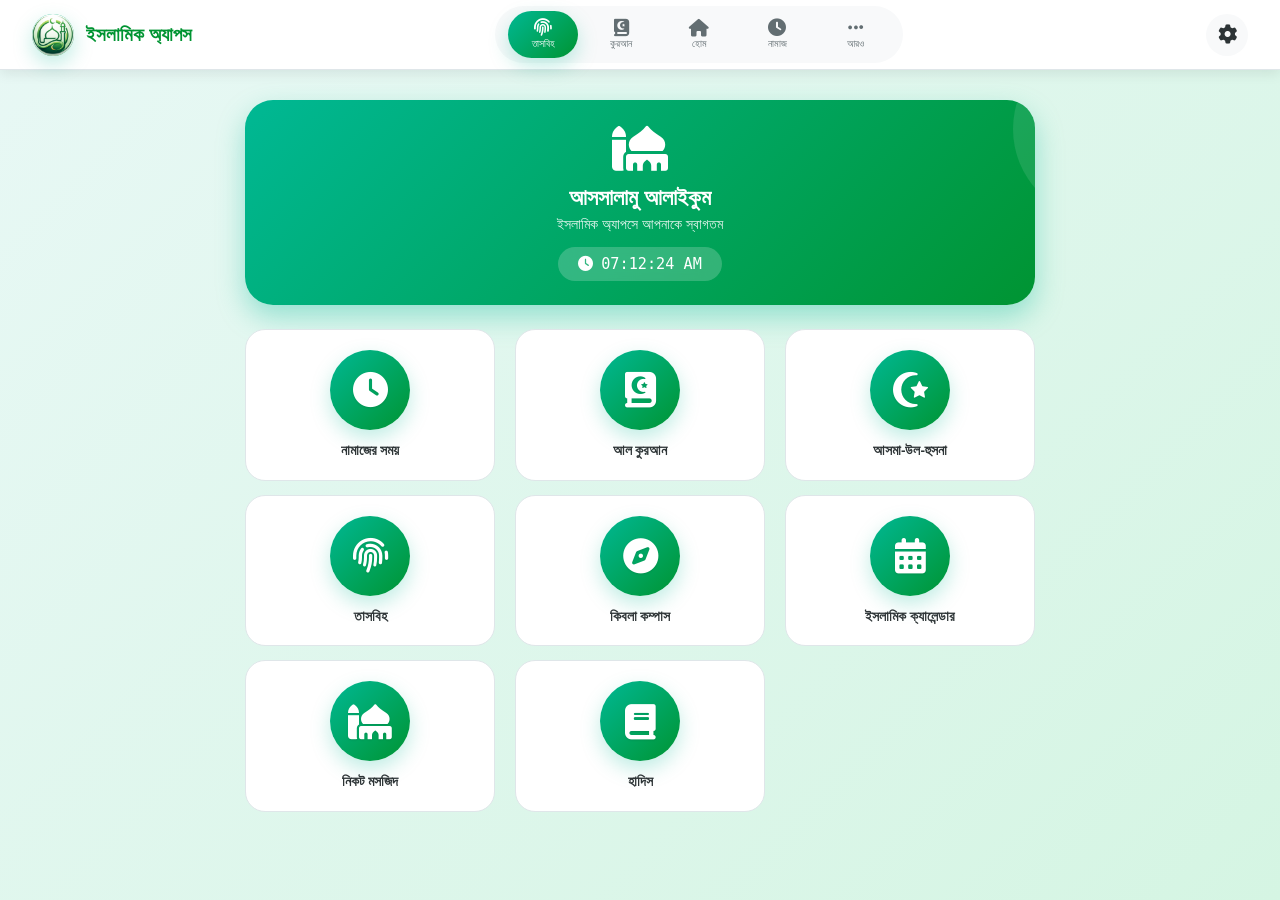
==== commit 56ac10e5: "Update index.html" ====
--- a/index.html
+++ b/index.html
@@ -32,7 +32,7 @@
             </div>
         </nav>
 
-        <!-- মোবাইল হেডার (সেটিংস বাটন সহ) -->
+        <!-- মোবাইল হেডার (সাবটেক্সট বাদ দেওয়া হয়েছে) -->
         <div class="mobile-header">
             <div class="mobile-brand">
                 <div class="custom-logo small">
@@ -40,7 +40,6 @@
                 </div>
                 <div class="mobile-brand-text">
                     <h2>ইসলামিক অ্যাপস</h2>
-                    <p>আল-কুরআন ও সুন্নাহ</p>
                 </div>
             </div>
             <button class="mobile-settings-btn" id="mobileSettingsBtn">
@@ -219,7 +218,6 @@
         updateClock();
         setInterval(updateClock, 1000);
         
-        // ডেস্কটপ মোর মেনু
         const moreMenuDesktopBtn = document.getElementById('moreMenuDesktopBtn');
         const moreMenuPanel = document.getElementById('moreMenuPanel');
         if (moreMenuDesktopBtn && moreMenuPanel) {
--- a/css/style.css
+++ b/css/style.css
@@ -1,62 +1,75 @@
-/* ========== বাংলা ফন্ট - Kalpurush ========== */
+/* ========== বাংলা ফন্ট - Kalpurush (সব ডিভাইসের জন্য) ========== */
 @font-face {
     font-family: 'Kalpurush';
     src: url('https://raw.githubusercontent.com/me-shaon/bangla-fonts/main/Kalpurush/Kalpurush.ttf') format('truetype');
     font-weight: normal;
+    font-style: normal;
     font-display: swap;
 }
+
 @font-face {
     font-family: 'Kalpurush';
     src: url('https://raw.githubusercontent.com/me-shaon/bangla-fonts/main/Kalpurush/Kalpurush-Bold.ttf') format('truetype');
     font-weight: bold;
+    font-style: normal;
     font-display: swap;
 }
 
-/* ========== আরবি ফন্ট ========== */
+/* ========== আরবি ফন্ট - Uthman Taha Naskh ========== */
 @font-face {
     font-family: 'Uthman Taha Naskh';
     src: url('https://raw.githubusercontent.com/mustafa0x/qpc-fonts/f93bf5f3/various-woff2/UthmanTN1%20Ver10.woff2') format('woff2');
     font-weight: normal;
+    font-style: normal;
     font-display: swap;
 }
 
-/* ========== CSS ভেরিয়েবল ========== */
+/* ========== CSS ভেরিয়েবল - প্রফেশনাল সবুজ কালার ========== */
 :root {
-    --primary: #10b981;
-    --primary-dark: #059669;
-    --primary-light: #a7f3d0;
-    --primary-soft: #d1fae5;
+    --primary: #00b894;
+    --primary-dark: #009432;
+    --primary-light: #55efc4;
+    --primary-soft: #c8f7e6;
+    --primary-gradient: linear-gradient(135deg, #00b894, #009432);
+    --primary-gradient-light: linear-gradient(135deg, #55efc4, #00b894);
     --white: #ffffff;
-    --gray-light: #f9fafb;
-    --gray: #e5e7eb;
-    --text-dark: #111827;
-    --text-gray: #6b7280;
-    --text-light: #9ca3af;
-    --gold: #fbbf24;
+    --gray-light: #f8f9fa;
+    --gray: #e9ecef;
+    --text-dark: #2d3436;
+    --text-gray: #636e72;
+    --text-light: #b2bec3;
+    --gold: #fdcb6e;
     --shadow: 0 4px 12px rgba(0,0,0,0.08);
     --shadow-lg: 0 10px 25px -5px rgba(0,0,0,0.1);
     --shadow-md: 0 4px 6px -1px rgba(0,0,0,0.1);
+    --shadow-primary: 0 8px 20px rgba(0, 184, 148, 0.25);
+    --shadow-primary-lg: 0 12px 28px rgba(0, 184, 148, 0.35);
     --radius: 24px;
     --radius-sm: 16px;
-    --bg: linear-gradient(135deg, #f0fdf4 0%, #dcfce7 100%);
+    --bg: linear-gradient(135deg, #e8f8f5 0%, #d5f5e3 100%);
     --card-bg: #ffffff;
-    --border: #e5e7eb;
-}
-
+    --border: #dfe6e9;
+}
+
+/* ডার্ক মোড - প্রফেশনাল গভীর সবুজ */
 body.dark-mode {
-    --primary: #34d399;
-    --primary-dark: #10b981;
-    --primary-light: #047857;
-    --primary-soft: #064e3b;
-    --white: #1f2937;
-    --gray-light: #111827;
-    --gray: #374151;
-    --text-dark: #f9fafb;
-    --text-gray: #9ca3af;
-    --text-light: #6b7280;
-    --bg: linear-gradient(135deg, #0f172a 0%, #1e1b4b 100%);
-    --card-bg: #1f2937;
-    --border: #374151;
+    --primary: #00a884;
+    --primary-dark: #008a6e;
+    --primary-light: #1e8e6e;
+    --primary-soft: #0a4d3a;
+    --primary-gradient: linear-gradient(135deg, #00a884, #008a6e);
+    --primary-gradient-light: linear-gradient(135deg, #1e8e6e, #00a884);
+    --white: #1e272e;
+    --gray-light: #2c3e50;
+    --gray: #34495e;
+    --text-dark: #ecf0f1;
+    --text-gray: #bdc3c7;
+    --text-light: #7f8c8d;
+    --bg: linear-gradient(135deg, #0f172a 0%, #0a0f1a 100%);
+    --card-bg: #1e293b;
+    --border: #2d3e50;
+    --shadow-primary: 0 8px 20px rgba(0, 168, 132, 0.2);
+    --shadow-primary-lg: 0 12px 28px rgba(0, 168, 132, 0.3);
 }
 
 * {
@@ -67,11 +80,18 @@
 }
 
 body {
-    font-family: 'Kalpurush', -apple-system, BlinkMacSystemFont, sans-serif;
+    font-family: 'Kalpurush', 'Segoe UI', 'Noto Sans Bengali', sans-serif;
     background: var(--bg);
     color: var(--text-dark);
     transition: all 0.3s ease;
     min-height: 100vh;
+    -webkit-font-smoothing: antialiased;
+    -moz-osx-font-smoothing: grayscale;
+}
+
+/* আরবি টেক্সটের জন্য স্পেসিফিক ফন্ট */
+.arabic-text, .dua-arabic, [class*="arabic"] {
+    font-family: 'Uthman Taha Naskh', 'Traditional Arabic', 'Amiri', serif;
 }
 
 .app-container {
@@ -87,11 +107,11 @@
     display: flex;
     align-items: center;
     justify-content: center;
-    background: linear-gradient(135deg, var(--primary), var(--primary-dark));
+    background: var(--primary-gradient);
     border-radius: 50%;
     overflow: hidden;
     flex-shrink: 0;
-    box-shadow: var(--shadow-md);
+    box-shadow: var(--shadow-primary);
 }
 
 .custom-logo.small {
@@ -137,6 +157,7 @@
     font-size: 1.2rem;
     color: var(--primary-dark);
     font-weight: bold;
+    font-family: 'Kalpurush', 'Segoe UI', sans-serif;
 }
 
 .nav-links.desktop-nav {
@@ -161,11 +182,12 @@
     min-width: 70px;
     transition: all 0.2s;
     cursor: pointer;
+    font-family: 'Kalpurush', 'Segoe UI', sans-serif;
 }
 
 .nav-link i { font-size: 1.1rem; }
 .nav-link span { font-size: 0.6rem; font-weight: 500; }
-.nav-link.active { background: var(--primary); color: white; box-shadow: var(--shadow-sm); }
+.nav-link.active { background: var(--primary-gradient); color: white; box-shadow: var(--shadow-primary); }
 .nav-link:hover:not(.active) { background: var(--primary-soft); color: var(--primary-dark); }
 
 .nav-actions { display: flex; gap: 0.5rem; }
@@ -179,7 +201,7 @@
     cursor: pointer;
     transition: all 0.2s;
 }
-.icon-btn:hover { background: var(--primary); color: white; transform: rotate(90deg); }
+.icon-btn:hover { background: var(--primary-gradient); color: white; transform: rotate(90deg); }
 
 /* ========== মোবাইল হেডার ========== */
 .mobile-header {
@@ -204,10 +226,12 @@
     font-size: 1rem;
     color: var(--primary-dark);
     margin-bottom: 2px;
+    font-family: 'Kalpurush', 'Segoe UI', sans-serif;
 }
 .mobile-brand-text p {
     font-size: 0.6rem;
     color: var(--text-gray);
+    font-family: 'Kalpurush', 'Segoe UI', sans-serif;
 }
 
 .mobile-settings-btn {
@@ -226,17 +250,18 @@
 /* ========== সেটিংস প্যানেল ========== */
 .settings-panel {
     position: fixed;
-    top: 75px;
+    top: 70px;
     right: -340px;
     width: 300px;
     background: var(--card-bg);
-    border-radius: var(--radius);
+    border-radius: 0 0 var(--radius) var(--radius);
     z-index: 200;
     transition: right 0.3s ease;
     border: 1px solid var(--border);
+    border-top: none;
     box-shadow: var(--shadow-lg);
 }
-.settings-panel.open { right: 20px; }
+.settings-panel.open { right: 0; }
 
 .settings-header {
     display: flex;
@@ -244,10 +269,9 @@
     align-items: center;
     padding: 1rem 1.2rem;
     border-bottom: 1px solid var(--border);
-    background: linear-gradient(135deg, var(--primary), var(--primary-dark));
-    border-radius: var(--radius) var(--radius) 0 0;
-}
-.settings-header h3 { color: white; font-size: 1rem; }
+    background: var(--primary-gradient);
+}
+.settings-header h3 { color: white; font-size: 1rem; font-family: 'Kalpurush', 'Segoe UI', sans-serif; }
 .close-settings {
     background: rgba(255,255,255,0.2);
     border: none;
@@ -269,6 +293,7 @@
     font-size: 0.85rem;
     color: var(--text-gray);
     font-weight: 500;
+    font-family: 'Kalpurush', 'Segoe UI', sans-serif;
 }
 .theme-controls { display: flex; gap: 0.5rem; }
 .theme-btn {
@@ -278,26 +303,27 @@
     background: var(--gray-light);
     border-radius: 40px;
     cursor: pointer;
-    font-family: 'Kalpurush', sans-serif;
+    font-family: 'Kalpurush', 'Segoe UI', sans-serif;
     font-size: 0.8rem;
     transition: all 0.2s;
 }
-.theme-btn.active { background: var(--primary); color: white; border-color: var(--primary); }
+.theme-btn.active { background: var(--primary-gradient); color: white; border-color: var(--primary); }
 
 /* ========== মোর মেনু প্যানেল ========== */
 .more-menu-panel {
     position: fixed;
-    top: 75px;
+    top: 70px;
     right: -340px;
     width: 300px;
     background: var(--card-bg);
-    border-radius: var(--radius);
+    border-radius: 0 0 var(--radius) var(--radius);
     z-index: 200;
     transition: right 0.3s ease;
     border: 1px solid var(--border);
+    border-top: none;
     box-shadow: var(--shadow-lg);
 }
-.more-menu-panel.open { right: 20px; }
+.more-menu-panel.open { right: 0; }
 
 .more-menu-header {
     display: flex;
@@ -305,10 +331,9 @@
     align-items: center;
     padding: 1rem 1.2rem;
     border-bottom: 1px solid var(--border);
-    background: linear-gradient(135deg, var(--primary), var(--primary-dark));
-    border-radius: var(--radius) var(--radius) 0 0;
-}
-.more-menu-header h3 { color: white; font-size: 1rem; }
+    background: var(--primary-gradient);
+}
+.more-menu-header h3 { color: white; font-size: 1rem; font-family: 'Kalpurush', 'Segoe UI', sans-serif; }
 .close-more-menu {
     background: rgba(255,255,255,0.2);
     border: none;
@@ -332,6 +357,7 @@
     transition: all 0.2s;
     border-radius: 12px;
     margin-bottom: 4px;
+    font-family: 'Kalpurush', 'Segoe UI', sans-serif;
 }
 .more-menu-item:hover { background: var(--gray-light); }
 .more-menu-item i:first-child {
@@ -359,13 +385,13 @@
 
 /* ওয়েলকাম কার্ড */
 .welcome-card {
-    background: linear-gradient(135deg, var(--primary), var(--primary-dark));
+    background: var(--primary-gradient);
     border-radius: 28px;
     padding: 24px 20px;
     text-align: center;
     color: white;
     margin-bottom: 24px;
-    box-shadow: var(--shadow-lg);
+    box-shadow: var(--shadow-primary-lg);
     position: relative;
     overflow: hidden;
 }
@@ -377,7 +403,7 @@
     right: -20%;
     width: 180px;
     height: 180px;
-    background: rgba(255,255,255,0.08);
+    background: rgba(255,255,255,0.1);
     border-radius: 50%;
 }
 
@@ -388,13 +414,13 @@
     left: -20%;
     width: 150px;
     height: 150px;
-    background: rgba(255,255,255,0.05);
+    background: rgba(255,255,255,0.08);
     border-radius: 50%;
 }
 
 .welcome-icon { font-size: 2.8rem; margin-bottom: 10px; position: relative; z-index: 1; }
-.welcome-card h1 { font-size: 1.4rem; margin-bottom: 6px; position: relative; z-index: 1; }
-.welcome-card p { font-size: 0.85rem; opacity: 0.9; margin-bottom: 14px; position: relative; z-index: 1; }
+.welcome-card h1 { font-size: 1.4rem; margin-bottom: 6px; position: relative; z-index: 1; font-family: 'Kalpurush', 'Segoe UI', sans-serif; }
+.welcome-card p { font-size: 0.85rem; opacity: 0.9; margin-bottom: 14px; position: relative; z-index: 1; font-family: 'Kalpurush', 'Segoe UI', sans-serif; }
 .time-card {
     background: rgba(255,255,255,0.2);
     display: inline-flex;
@@ -440,7 +466,7 @@
 }
 
 .icon-card:hover {
-    transform: translateY(-4px);
+    transform: translateY(-5px);
     box-shadow: var(--shadow-md);
     border-color: var(--primary);
 }
@@ -455,23 +481,23 @@
     opacity: 0;
 }
 
-/* আইকন সার্কেল - আকর্ষণীয় ডিজাইন */
+/* আইকন সার্কেল */
 .icon-circle {
     width: 65px;
     height: 65px;
-    background: linear-gradient(135deg, var(--primary), var(--primary-dark));
+    background: var(--primary-gradient);
     border-radius: 50%;
     display: flex;
     align-items: center;
     justify-content: center;
     margin: 0 auto 12px;
-    box-shadow: 0 8px 20px rgba(16, 185, 129, 0.3);
+    box-shadow: var(--shadow-primary);
     transition: all 0.3s;
 }
 
 .icon-card:hover .icon-circle {
     transform: scale(1.05);
-    box-shadow: 0 12px 28px rgba(16, 185, 129, 0.4);
+    box-shadow: var(--shadow-primary-lg);
 }
 
 .icon-circle i {
@@ -486,6 +512,17 @@
     color: var(--text-dark);
     display: block;
     line-height: 1.3;
+    font-family: 'Kalpurush', 'Segoe UI', sans-serif;
+}
+
+/* দুআ কার্ডের জন্য আরবি ফন্ট */
+.dua-arabic {
+    font-family: 'Uthman Taha Naskh', 'Traditional Arabic', 'Amiri', serif;
+    font-size: 1rem;
+    line-height: 1.6;
+    text-align: center;
+    margin-bottom: 0.8rem;
+    color: var(--primary-dark);
 }
 
 /* মোবাইল নেভিগেশন বার */
@@ -519,11 +556,12 @@
     border: none;
     cursor: pointer;
     transition: all 0.2s;
+    font-family: 'Kalpurush', 'Segoe UI', sans-serif;
 }
 .nav-item:active { transform: scale(0.95); }
 .nav-item i { font-size: 1.2rem; }
 .nav-item span { font-size: 0.55rem; font-weight: 500; }
-.nav-item.active { background: var(--primary); color: white; }
+.nav-item.active { background: var(--primary-gradient); color: white; box-shadow: var(--shadow-primary); }
 
 /* টোস্ট */
 .toast {
@@ -531,15 +569,16 @@
     bottom: 90px;
     left: 50%;
     transform: translateX(-50%);
-    background: linear-gradient(135deg, var(--primary), var(--primary-dark));
+    background: var(--primary-gradient);
     color: white;
     padding: 12px 24px;
     border-radius: 50px;
     z-index: 1000;
     font-size: 0.85rem;
     white-space: nowrap;
-    box-shadow: var(--shadow-lg);
+    box-shadow: var(--shadow-primary-lg);
     animation: fadeInUp 0.3s ease;
+    font-family: 'Kalpurush', 'Segoe UI', sans-serif;
 }
 @keyframes fadeInUp {
     from { opacity: 0; transform: translateX(-50%) translateY(20px); }
@@ -557,20 +596,30 @@
     .toast { bottom: 30px; }
     .icon-grid { gap: 20px; }
     .icon-card { padding: 20px 12px; }
-}
-
-/* ========== মোবাইল ভিউ ========== */
+    .settings-panel, .more-menu-panel {
+        top: 75px;
+        right: -340px;
+        border-radius: var(--radius);
+        border-top: 1px solid var(--border);
+    }
+    .settings-panel.open, .more-menu-panel.open { right: 20px; }
+}
+
+/* ========== মোবাইল ভিউ - ফন্ট সাইজ অ্যাডজাস্ট ========== */
 @media (max-width: 768px) {
     .top-navbar { display: none !important; }
     .mobile-header { display: flex; }
     .bottom-navbar { display: flex; }
     .main-content { padding: 15px; padding-bottom: 80px; max-width: 100%; }
-    .settings-panel, .more-menu-panel { top: auto; bottom: 80px; right: -300px; }
-    .settings-panel.open, .more-menu-panel.open { right: 15px; top: auto; bottom: 80px; }
     .toast { bottom: 80px; white-space: normal; text-align: center; max-width: 85%; font-size: 0.75rem; }
     .icon-circle { width: 60px; height: 60px; }
     .icon-circle i { font-size: 1.6rem; }
     .icon-label { font-size: 0.7rem; }
+    
+    /* মোবাইলে বাংলা ফন্ট সাইজ ঠিক রাখা */
+    body, .nav-link, .nav-item, .icon-label, .welcome-card h1, .welcome-card p, .setting-item label, .more-menu-item span {
+        font-family: 'Kalpurush', 'Segoe UI', 'Noto Sans Bengali', sans-serif;
+    }
 }
 
 @media (max-width: 480px) {
@@ -588,6 +637,14 @@
     .welcome-card { padding: 18px 15px; }
     .welcome-icon { font-size: 2.2rem; }
     .welcome-card h1 { font-size: 1.2rem; }
+    
+    .settings-panel, .more-menu-panel { width: 280px; right: -290px; }
+    .settings-panel.open, .more-menu-panel.open { right: 0; }
+    
+    /* দুআ আরবি ফন্ট সাইজ */
+    .dua-arabic {
+        font-size: 0.9rem;
+    }
 }
 
 @media (max-width: 380px) {
@@ -595,4 +652,7 @@
     .icon-circle i { font-size: 1.2rem; }
     .icon-label { font-size: 0.6rem; }
     .nav-item { min-width: 46px; }
-}
+    .dua-arabic {
+        font-size: 0.8rem;
+    }
+}
